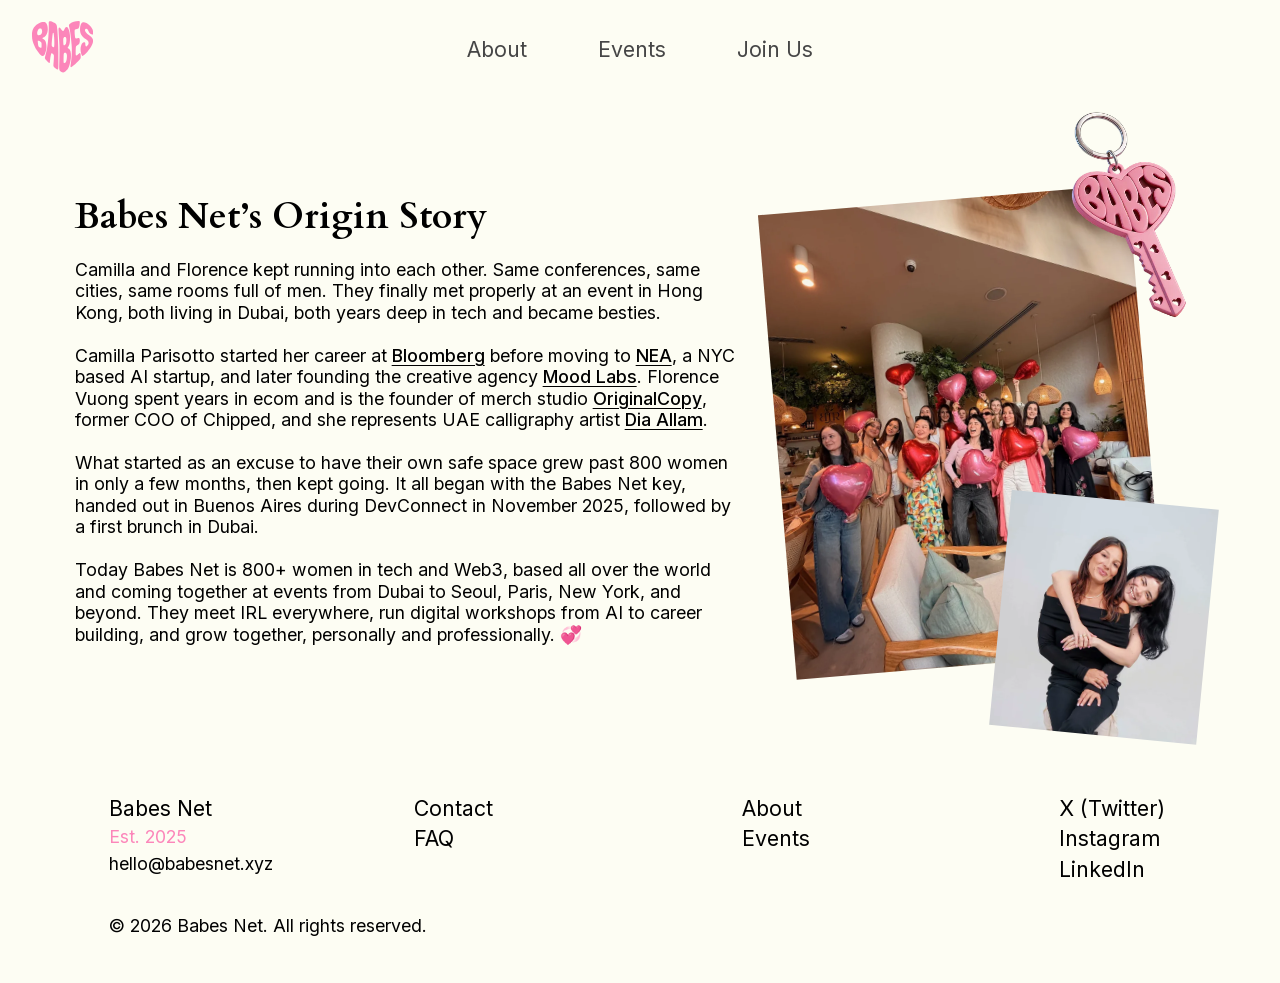
==== about.html @ 17879c91 "Place the key from the frame, link the story, restructure the carousel The key is now in Desktop - A" ====
<!doctype html>
<html lang="en">
<head>
<meta charset="utf-8">
<meta name="viewport" content="width=device-width, initial-scale=1, viewport-fit=cover">

<title>Babes Net’s Origin Story</title>
<meta name="description" content="How Babes Net began — Camilla and Florence, a first key in Buenos Aires, a first brunch in Dubai, and 800+ women in tech and Web3 around the world.">

<link rel="canonical" href="https://babesnet.xyz/about">
<meta name="theme-color" content="#fdfdf3">

<meta property="og:type" content="website">
<meta property="og:url" content="https://babesnet.xyz/about">
<meta property="og:title" content="Babes Net’s Origin Story">
<meta property="og:description" content="How Babes Net began — Camilla and Florence, a first key in Buenos Aires, a first brunch in Dubai, and 800+ women in tech and Web3 around the world.">
<meta property="og:image" content="https://babesnet.xyz/assets/og-image.jpg">
<meta name="twitter:card" content="summary_large_image">
<meta name="twitter:site" content="@babesnetxyz">

<link rel="icon" href="assets/favicon.svg" type="image/svg+xml">
<link rel="icon" href="assets/favicon-32.png" sizes="32x32">
<link rel="apple-touch-icon" href="assets/apple-touch-icon.png">

<link rel="preload" href="assets/fonts/cardo-bold.woff2" as="font" type="font/woff2" crossorigin>
<link rel="preload" href="assets/fonts/inter-var.woff2" as="font" type="font/woff2" crossorigin>

<link rel="stylesheet" href="styles.css">
</head>

<body>

<a class="skip" href="#main">Skip to content</a>

<header class="nav">
  <a class="nav__logo" href="/" aria-label="Babes Net — home">
    <svg viewBox="540 360 361.004 302.991" role="img" aria-hidden="true">
      <path d="M608.787 467.418C605.424 465.474 601.695 464.367 601.695 461.028C601.695 457.69 605.137 457.292 606.69 456.747C620.038 452.057 632.897 433.818 632.892 406.514C632.892 370.117 613.596 366.402 613.596 366.402C613.596 366.402 593.283 360.3 566.266 382.68C539.249 405.065 540.013 430.145 540 447.548C539.988 467.95 544.607 481.283 553.479 504.225C562.351 527.167 575.627 542.038 582.685 550.908C588.026 557.619 604.446 580.004 615.739 554.234C627.028 528.465 625.286 512.127 624.265 499.725C622.759 481.439 616.528 471.901 608.782 467.422L608.787 467.418ZM595.974 513.074C595.848 515.457 595.489 519.962 586.778 515.588C578.07 511.215 577.463 507.855 576.868 504.107C575.834 497.612 573.948 484.549 573.809 477.97C573.754 475.426 576.868 474.073 583.964 477.97C594.553 483.784 595.426 485.733 595.974 491.421C596.519 497.109 596.257 507.669 595.974 513.074ZM598.712 428.193C598.151 430.399 595.793 439.649 587.233 442.755C586.613 442.979 578.863 445.675 573.919 441.682C566.962 436.062 571.784 416.931 577.382 409.789C579.935 406.531 585.293 402.728 591.671 404.583C598.527 406.578 600.999 419.217 598.712 428.193Z"/>
      <path d="M695.156 546.935C695.456 518.512 692.06 452.576 689.613 416.635C687.166 380.693 683.913 380.3 680.808 377.266C677.796 374.325 638.381 349.84 638.503 369.85C638.625 390.29 639.372 411.179 636.647 448.739C633.896 486.674 631.538 504.609 628.876 520.532C626.307 535.893 617.962 567.799 616.907 571.053C615.87 574.251 615.034 577.429 617.22 582.162C619.941 588.062 636.651 603.896 636.651 603.896C644.532 611.029 644.869 602.78 645.118 600.714C646.624 588.298 649.134 563.425 653.433 551.685C655.787 545.262 666.912 554.06 668.317 560.619C670.907 572.713 665.397 616.823 666.131 624.709C666.68 630.625 678.34 639.816 685.681 643.493C693.022 647.169 693.697 643.383 694.085 641.528C694.886 637.682 695.144 627.971 695.215 623.568C695.384 613.07 694.869 575.363 695.169 546.94L695.156 546.935ZM670.759 506.629C670.38 510.077 669.544 514.654 666.363 514.768C662.942 514.891 657.407 509.122 656.407 505.843C654.876 500.823 659.989 442.201 662.613 432.241C662.891 431.184 663.537 428.594 664.916 428.594C666.148 428.594 666.743 429.705 667.287 432.511C670.814 450.721 672.759 488.382 670.759 506.633V506.629Z"/>
      <path d="M761.964 527.928C759.673 524.898 755.248 521.078 752.126 520.089C748.945 519.088 749.616 516.793 751.746 514.181C755.184 509.96 758.445 501.601 759.542 498.854C764.141 487.36 764.111 461.962 763.849 449.584C763.567 436.294 757.386 396.152 744.14 395.324C732.597 394.602 730.26 418.592 722.894 419.302C715.368 420.029 707.331 397.462 699.881 398.764C696.173 399.411 696.025 409.612 696.147 413.381C696.852 435.132 700.657 479.791 701.471 501.537C702.56 530.582 701.678 587.454 700.219 616.481C699.826 624.249 699.248 642.61 701.978 649.891C704.298 656.074 716.389 662.996 723.004 662.996C728.99 662.996 743.747 650.441 748.223 645.002C760.01 630.689 766.166 597.144 768.596 578.749C770.422 564.93 769.73 538.201 761.964 527.924V527.928ZM724.531 463.513C725.771 456.198 729.286 452.593 735.846 454.153C745.798 456.515 742.486 484.511 739.562 494.328C737.879 499.987 728.366 505.801 726.48 502.412C724.202 498.317 723.063 472.151 724.527 463.513H724.531ZM743.984 586.871C742.794 594.891 740.444 600.309 737.499 603.728C736.542 604.839 734.175 607.294 731.235 607.286C728.176 607.282 726.83 605.266 726.505 603.711C725.797 600.33 725.738 566.375 726.569 556.698C727.29 548.255 730.522 547.253 734.719 547.253C739.756 547.253 742.11 550.963 743.401 553.326C747.418 560.683 745.215 578.575 743.984 586.875V586.871Z"/>
      <path d="M763.106 375.568C758.79 378.366 756.335 384.726 757.655 389.704C764.861 416.91 769.944 463.657 773.374 502.358C778.112 555.802 766.477 627.448 766.477 627.448C766.35 630.681 770.037 632.823 772.619 630.884C786.575 620.42 820.274 591.76 825.914 578.533C827.977 573.699 826.517 559.115 825.142 551.826C824.636 549.138 821.539 547.853 819.287 549.4C815.034 552.312 807.567 559.339 804.205 562.129C801.737 564.174 797.99 562.691 797.594 559.508C796.375 549.734 797.075 524.822 798.079 513.776C798.383 510.454 800.15 507.446 802.897 505.565C807.546 502.379 815.886 497.067 817.823 493.64C821.919 486.384 823.72 465.212 816.882 460.466C814.043 458.497 805.5 461.481 800.353 462.668C797.501 463.327 794.683 461.468 794.164 458.582C791.932 446.162 788.254 414.742 793.645 410.736C800.218 405.851 809.263 407.267 813.351 403.671C819.329 398.405 821.096 376.98 821.366 366.394C821.451 363.043 818.89 359.983 815.545 360.005C791.494 360.178 777.665 366.149 763.106 375.573V375.568Z"/>
      <path d="M839.125 367.895C821.33 373.612 817.225 418.842 829.839 440.305C839.386 456.554 852.899 464.021 852.899 464.021C860.526 469.367 866.947 471.851 870.546 479.809C870.917 480.633 875.153 487.779 871.381 497.122C870.904 498.301 864.838 510.21 859.333 509.441C855.692 508.934 854.953 505.756 854.186 501.771C853.19 496.59 854.612 490.686 852.578 488.003C850.368 485.087 846.803 485.649 846.33 485.679C838.412 486.19 832.383 496.653 830.341 500.642C819.588 521.653 829.848 563.709 836.952 565.522C845.288 567.648 883.029 525.592 894.095 498.567C899.385 485.64 901.338 476.91 899.368 470.85C894.154 454.817 885.261 449.42 865.985 435.902C855.945 428.862 845.592 412.292 855.401 406.616C864.365 401.427 871.457 415.225 873.516 422.303C877.853 437.22 894.264 441.391 898.491 438.919C904.194 435.589 898.794 417.012 895.981 409.253C888.653 389.033 865.686 373.617 856.325 369.653C850.676 367.265 845.782 365.756 839.133 367.895H839.125Z"/>
    </svg>
  </a>

  <nav class="nav__menu" aria-label="Primary">
    <a href="/about">About</a>
    <a href="#events">Events</a>
    <a href="https://docs.google.com/forms/d/e/1FAIpQLScta8RXWpCeM9YJSNUlFkJ7QtRMYqgnYnTmcNqMkixCFz62xQ/viewform" target="_blank" rel="noopener">Join Us</a>
  </nav>
</header>

<main id="main">
  <section class="origin">
    <div class="origin__copy">
      <h1 class="page-title">Babes Net’s Origin Story</h1>
      <div class="origin__body">
        <p>Camilla and Florence kept running into each other. Same conferences, same cities, same rooms full of men. They finally met properly at an event in Hong Kong, both living in Dubai, both years deep in tech and became besties.</p>
        <p>Camilla Parisotto started her career at <a class="ln" href="https://www.bloomberg.com" target="_blank" rel="noopener">Bloomberg</a> before moving to <a class="ln" href="https://neaapp.ai" target="_blank" rel="noopener">NEA</a>, a NYC based AI startup, and later founding the creative agency <a class="ln" href="https://moodlabs.xyz" target="_blank" rel="noopener">Mood Labs</a>. Florence Vuong spent years in ecom and is the founder of merch studio <a class="ln" href="https://www.originalcopy.xyz" target="_blank" rel="noopener">OriginalCopy</a>, former COO of Chipped, and she represents UAE calligraphy artist <a class="ln" href="https://www.instagram.com/diaallam" target="_blank" rel="noopener">Dia Allam</a>.</p>
        <p>What started as an excuse to have their own safe space grew past 800 women in only a few months, then kept going. It all began with the Babes Net key, handed out in Buenos Aires during DevConnect in November 2025, followed by a first brunch in Dubai.</p>
        <p>Today Babes Net is 800+ women in tech and Web3, based all over the world and coming together at events from Dubai to Seoul, Paris, New York, and beyond. They meet IRL everywhere, run digital workshops from AI to career building, and grow together, personally and professionally. 💞</p>
      </div>
    </div>
    <img class="origin__photo origin__photo--a" src="assets/about/origin-1.webp" alt="Babes Net members together at an event, holding heart balloons" width="417" height="524">
    <span class="origin__photo origin__photo--b"><img src="assets/about/origin-2.webp" alt="Camilla and Florence, the founders of Babes Net"></span>
    <img class="origin__key" src="assets/about/key.webp" alt="The Babes Net key — a pink heart-shaped keyring" width="244" height="244">
  </section>
</main>

<footer class="footer wrap">
  <div class="footer__cols">
    <div class="footer__brand">
      <p class="footer__name">Babes Net</p>
      <p class="footer__est">Est. 2025</p>
      <p><a href="mailto:hello@babesnet.xyz">hello@babesnet.xyz</a></p>
    </div>
    <nav class="footer__links" aria-label="Footer">
      <ul>
        <li><a href="mailto:hello@babesnet.xyz">Contact</a></li>
        <li><a href="/faq">FAQ</a></li>
      </ul>
      <ul>
        <li><a href="/about">About</a></li>
        <li><a href="#events">Events</a></li>
      </ul>
      <ul>
        <li><a href="https://x.com/babesnetxyz" target="_blank" rel="noopener">X (Twitter)</a></li>
        <li><a href="https://instagram.com/babesnetxyz" target="_blank" rel="noopener">Instagram</a></li>
        <li><a href="https://linkedin.com/company/babes-net" target="_blank" rel="noopener">LinkedIn</a></li>
      </ul>
    </nav>
  </div>
  <p class="footer__legal">© 2026 Babes Net. All rights reserved.</p>
</footer>

<!-- Vercel Web Analytics — resolves only on a Vercel deployment. -->
<script>
window.va = window.va || function () { (window.vaq = window.vaq || []).push(arguments); };
</script>
<script defer src="/_vercel/insights/script.js"></script>
</body>
</html>
---- styles.css ----
/* ---------------------------------------------------------------
   Babes Net — main site
   Built from Figma "Babes Net Board" → Desktop - Total Scroll
   (node 101:62, frame 1440×4194).

   Every measurement below is the literal figure from that frame,
   expressed as `calc(N * var(--u))`. `--u` is one design pixel: it
   equals 1px at a 1440 viewport and shrinks with the window, so the
   whole composition scales as a unit instead of breaking apart.
   --------------------------------------------------------------- */

@font-face {
  font-family: 'Cardo';
  font-style: normal;
  font-weight: 400;
  font-display: swap;
  src: url('assets/fonts/cardo-regular.woff2') format('woff2');
}

@font-face {
  font-family: 'Cardo';
  font-style: normal;
  font-weight: 700;
  font-display: swap;
  src: url('assets/fonts/cardo-bold.woff2') format('woff2');
}

@font-face {
  font-family: 'Inter';
  font-style: normal;
  font-weight: 100 900;
  font-display: swap;
  src: url('assets/fonts/inter-var.woff2') format('woff2');
  unicode-range: U+0000-00FF, U+0131, U+0152-0153, U+02BB-02BC, U+02C6,
                 U+02DA, U+02DC, U+2000-206F, U+2122, U+2212, U+FEFF, U+FFFD;
}

:root {
  --cream:      #fdfdf3;
  --pink:       #fc86ba;
  --ink:        #000;
  --muted:      #464646;
  --card:       #f1f1e5;
  --card-line:  #d4d4d4;
  --logo-grey:  #a2a2a2;
  --plate:      #fc8bbe;   /* the pink of the hero video's own first frame */

  --serif: 'Cardo', 'Times New Roman', Times, serif;
  --sans:  'Inter', -apple-system, BlinkMacSystemFont, 'Segoe UI', sans-serif;

  /* one design pixel — 1px at 1440, floored so text stays legible */
  --u: clamp(0.55px, 0.069444vw, 1px);
}

/* --- reset ---------------------------------------------------- */

*, *::before, *::after { box-sizing: border-box; }

html { scroll-behavior: smooth; }

body {
  margin: 0;
  background: var(--cream);
  color: var(--ink);
  font-family: var(--sans);
  -webkit-font-smoothing: antialiased;
  -moz-osx-font-smoothing: grayscale;
  overflow-x: hidden;
}

img, svg, video { display: block; max-width: 100%; }
ul { list-style: none; margin: 0; padding: 0; }
a { color: inherit; text-decoration: none; }
button { font: inherit; color: inherit; background: none; border: 0; padding: 0; cursor: pointer; }
p { margin: 0; }

.skip {
  position: absolute; left: -9999px; top: 0; z-index: 100;
  background: var(--ink); color: var(--cream); padding: 12px 20px;
}
.skip:focus { left: 12px; top: 12px; }

:where(a, button):focus-visible {
  outline: 2px solid var(--pink);
  outline-offset: 4px;
  border-radius: 2px;
}

.wrap {
  width: min(calc(1195 * var(--u)), 100% - calc(72 * var(--u)));
  margin-inline: auto;
}

.h2 {
  margin: 0;
  font-family: var(--serif);
  font-weight: 400;
  font-size: calc(55 * var(--u));
  line-height: 1.327;
  letter-spacing: -0.06em;
  text-align: center;
}

/* --- nav ------------------------------------------------------ */

.nav {
  position: relative;
  height: calc(152 * var(--u));
}

.nav__logo {
  position: absolute;
  left: calc(36 * var(--u));
  top: calc(24 * var(--u));
  width: calc(69.025 * var(--u));
}

.nav__logo svg { width: 100%; height: auto; fill: var(--pink); }

.nav__menu {
  position: absolute;
  left: 50%;
  top: calc(41 * var(--u));
  transform: translateX(-50%);
  display: flex;
  gap: calc(80 * var(--u));
  font-size: calc(24 * var(--u));
  color: var(--muted);
  white-space: nowrap;
}

.nav__menu a { transition: color 180ms ease; }
.nav__menu a:hover { color: var(--pink); }

/* --- hero ----------------------------------------------------- */

.hero__media {
  position: relative;
  width: 95.2083%;          /* 1371 / 1440 */
  margin-inline: auto;
  aspect-ratio: 1371 / 771;
  background: var(--plate);   /* stand-in until the loop is dropped in */
  overflow: hidden;
}

.hero__video {
  position: absolute;
  inset: 0;
  width: 100%;
  height: 100%;
  object-fit: cover;
}

.hero__copy {
  position: absolute;
  left: 50%;
  top: 13.489%;             /* (256 − 152) / 771 */
  transform: translateX(-50%);
  display: flex;
  flex-direction: column;
  align-items: center;
  gap: calc(30 * var(--u));
  width: 100%;
}

.hero__title {
  margin: 0;
  font-family: var(--serif);
  font-weight: 400;
  font-size: calc(36 * var(--u));
  line-height: 1.327;
  letter-spacing: -0.06em;
  color: #fff;
  text-align: center;
}

.btn {
  display: inline-flex;
  align-items: center;
  justify-content: center;
  background: var(--pink);
  color: #fff;
  font-family: var(--sans);
  font-weight: 500;
  font-size: calc(24 * var(--u));
  line-height: 1.2;
  padding: calc(10 * var(--u)) calc(25 * var(--u));
  border-radius: calc(20 * var(--u));
  transition: transform 180ms ease, filter 180ms ease;
}

.btn:hover { transform: translateY(-1px); filter: brightness(1.06); }
.btn:active { transform: translateY(0); }

.hero__toggle {
  position: absolute;
  left: 50%;
  top: 89.88%;              /* (845 − 152) / 771 */
  transform: translateX(-50%);
  display: flex;
  align-items: center;
  border: calc(0.661 * var(--u)) solid var(--cream);
  border-radius: calc(19.839 * var(--u));
  padding: calc(9.919 * var(--u)) calc(19.839 * var(--u));
  transition: background-color 180ms ease;
}

.hero__toggle:hover { background: rgb(255 255 255 / 0.18); }

.hero__bars {
  display: flex;
  align-items: center;
  gap: calc(5.952 * var(--u));
  height: calc(19.839 * var(--u));
}

.hero__bars i {
  display: block;
  width: calc(6.613 * var(--u));
  height: calc(19.839 * var(--u));
  background: var(--cream);
}

/* sound toggle — same pill as the pause control, top right of the video.
   The video always starts muted so autoplay is allowed; this opts the
   viewer in. */
.hero__sound {
  position: absolute;
  top: calc(37 * var(--u));
  right: calc(37 * var(--u));
  display: flex;
  align-items: center;
  justify-content: center;
  color: var(--cream);
  border: calc(0.661 * var(--u)) solid var(--cream);
  border-radius: calc(19.839 * var(--u));
  padding: calc(9.919 * var(--u)) calc(19.839 * var(--u));
  transition: background-color 180ms ease;
}

.hero__sound:hover { background: rgb(255 255 255 / 0.18); }

/* The video runs white for its first half and pink for the second, so the
   overlay flips to ink while the frame behind it is light. Driven by
   sampling the actual frame, not by timestamps, so a re-cut video still
   behaves. */
.hero__title,
.hero__toggle,
.hero__sound { transition: color 400ms ease, border-color 400ms ease; }

.hero__bars i,
.hero__toggle[aria-pressed="true"] .hero__bars::after { transition: background-color 400ms ease, border-color 400ms ease; }

.hero__media.is-light .hero__title { color: var(--ink); }
.hero__media.is-light .hero__toggle,
.hero__media.is-light .hero__sound { color: var(--ink); border-color: var(--ink); }
.hero__media.is-light .hero__bars i { background: var(--ink); }
.hero__media.is-light .hero__toggle[aria-pressed="true"] .hero__bars::after { border-left-color: var(--ink); }
.hero__media.is-light .hero__toggle:hover,
.hero__media.is-light .hero__sound:hover { background: rgb(0 0 0 / 0.08); }

.hero__ico {
  display: block;
  width: calc(21 * var(--u));
  height: calc(21 * var(--u));
}

.hero__sound[aria-pressed="false"] .hero__wave { display: none; }
.hero__sound[aria-pressed="true"]  .hero__slash { display: none; }

/* paused → the two bars become a play triangle */
.hero__toggle[aria-pressed="true"] .hero__bars i { display: none; }
.hero__toggle[aria-pressed="true"] .hero__bars::after {
  content: '';
  width: 0; height: 0;
  border-left: calc(17 * var(--u)) solid var(--cream);
  border-top: calc(9.9 * var(--u)) solid transparent;
  border-bottom: calc(9.9 * var(--u)) solid transparent;
}

/* --- intro ---------------------------------------------------- */

.intro {
  margin-top: calc(83 * var(--u));
  display: flex;
  flex-direction: column;
  align-items: center;
  gap: calc(30 * var(--u));
}

.intro__body {
  width: calc(785 * var(--u));
  max-width: 100%;
  font-size: calc(24 * var(--u));
  line-height: 1.21;
  text-align: center;
}

.intro__body p + p { margin-top: 1.21em; }

/* --- marquee -------------------------------------------------- */

.marquee {
  margin-top: calc(175 * var(--u));
  overflow: hidden;
  -webkit-mask-image: linear-gradient(90deg, transparent, #000 7%, #000 93%, transparent);
          mask-image: linear-gradient(90deg, transparent, #000 7%, #000 93%, transparent);
}

.marquee__track {
  display: flex;
  width: max-content;
  animation: marquee 46s linear infinite;
}

.marquee:hover .marquee__track { animation-play-state: paused; }

.marquee__row {
  display: flex;
  align-items: center;
  gap: calc(60 * var(--u));
  padding-right: calc(60 * var(--u));
  height: calc(44.285 * var(--u));
}

.marquee__row > a {
  flex: none;
  display: flex;
  align-items: center;
  transition: opacity 180ms ease;
}

.marquee__row > a:hover { opacity: 0.55; }

.marquee__row > a > img {
  width: calc(var(--w) * var(--u));
  height: calc(var(--h) * var(--u));
  object-fit: contain;
}

/* Original Copy is a square export shown through a tighter window */
.marquee__crop {
  flex: none;
  position: relative;
  display: block;
  width: calc(var(--w) * var(--u));
  height: calc(var(--h) * var(--u));
  overflow: hidden;
}
.marquee__crop img {
  position: absolute;
  left: -5.14%; top: -18.6%;
  width: 109.35%; height: 136.05%;
  max-width: none;
}

/* Jupiter's mark is a small window onto a much larger export */
.marquee__crop--jup img {
  left: -160.4%; top: -142.8%;
  width: 418.6%; height: 417.8%;
}

.marquee__jupiter {
  flex: none;
  display: flex;
  align-items: center;
  gap: calc(5.068 * var(--u));
}

.marquee__word {
  font-weight: 700;
  font-size: calc(22.806 * var(--u));
  letter-spacing: -0.03em;
  line-height: 1.29;
  white-space: nowrap;
}

@keyframes marquee {
  from { transform: translateX(0); }
  to   { transform: translateX(-50%); }
}

/* --- event rails ---------------------------------------------- */

.events { margin-top: calc(168 * var(--u)); }

.rail {
  position: relative;
  margin-top: calc(30 * var(--u));
}

.rail + .rail { margin-top: calc(32 * var(--u)); }

.rail__track {
  display: flex;
  gap: calc(15 * var(--u));
  overflow-x: auto;
  overscroll-behavior-x: contain;
  scrollbar-width: none;
  -ms-overflow-style: none;
  scroll-snap-type: x proximity;
  cursor: grab;
}

.rail--tight .rail__track { gap: calc(21 * var(--u)); }
.rail__track::-webkit-scrollbar { display: none; }
.rail__track.is-dragging { cursor: grabbing; scroll-snap-type: none; scroll-behavior: auto; }

.slide {
  flex: none;
  position: relative;
  margin: 0;
  height: calc(272 * var(--u));
  aspect-ratio: var(--ar);
  overflow: hidden;
  scroll-snap-align: start;
}

.slide img {
  width: 100%; height: 100%;
  object-fit: cover;
  -webkit-user-drag: none;
  user-select: none;
}

.slide figcaption {
  position: absolute;
  inset: auto 0 0 0;
  /* the ramp lives in the padding, so the scrim grows with the caption and a
     long title on a narrow tile can never outrun its own gradient */
  padding: calc(42 * var(--u)) calc(22 * var(--u)) calc(18 * var(--u));
  background: linear-gradient(to top,
              rgb(0 0 0 / 1) 0%,
              rgb(0 0 0 / 0.78) 26%,
              rgb(0 0 0 / 0.42) 58%,
              transparent 100%);
  opacity: 0;
  transition: opacity 240ms ease;
}

.slide__title {
  display: block;
  font-weight: 400;
  font-size: calc(20 * var(--u));
  line-height: 1.2;
  color: var(--pink);
  text-wrap: balance;
}

.slide__partners {
  display: block;
  margin-top: calc(5 * var(--u));
  font-size: calc(12 * var(--u));
  line-height: 1.2;
  color: #fff;
}

.slide:hover figcaption,
.slide:focus-within figcaption { opacity: 1; }

.rail__nav {
  position: absolute;
  top: 50%;
  z-index: 2;
  display: flex;
  align-items: center;
  justify-content: center;
  width: calc(42 * var(--u));
  height: calc(28.7 * var(--u));
  background: var(--cream);
  border: calc(0.9 * var(--u)) solid var(--ink);
  border-radius: calc(19.839 * var(--u));
  transform: translateY(-50%);
  transition: opacity 200ms ease, background-color 200ms ease;
}

/* a thin chevron, matching the weight of the video pill's stroke */
.rail__nav::after {
  content: '';
  width: calc(6.3 * var(--u));
  height: calc(6.3 * var(--u));
  border-right: calc(1.1 * var(--u)) solid var(--ink);
  border-top: calc(1.1 * var(--u)) solid var(--ink);
}

.rail__nav--prev { left: calc(16 * var(--u)); }
.rail__nav--prev::after { transform: translateX(calc(2 * var(--u))) rotate(-135deg); }
.rail__nav--next { right: calc(16 * var(--u)); }
.rail__nav--next::after { transform: translateX(calc(-2 * var(--u))) rotate(45deg); }

.rail__nav:hover { background: #fff; }
.rail__nav[disabled] { opacity: 0.3; pointer-events: none; }

/* --- map ------------------------------------------------------ */

.map-section { margin-top: calc(125 * var(--u)); }

.map {
  position: relative;
  margin-top: calc(30 * var(--u));
  aspect-ratio: 1440 / 617.143;
  mix-blend-mode: multiply;
}

.map__world {
  width: 100%; height: 100%;
  object-fit: contain;
  opacity: 0;
  transition: opacity 700ms ease;
}

.map.is-in .map__world { opacity: 1; }

.pin {
  position: absolute;
  left: var(--x);
  top: var(--y);
  width: var(--w);
  background: var(--pink);
  opacity: 0;
  transform: translateY(-50%) scale(0.2);
  -webkit-mask: var(--pin-src) center / contain no-repeat;
          mask: var(--pin-src) center / contain no-repeat;
}

.pin--lg { --pin-src: url('assets/map/heart-lg.svg'); aspect-ratio: 20 / 18; }
.pin--sm { --pin-src: url('assets/map/heart-sm.svg'); aspect-ratio: 14 / 13; }

.map.is-in .pin {
  animation: pop 520ms cubic-bezier(0.34, 1.56, 0.64, 1) forwards;
  animation-delay: calc(350ms + var(--i) * 28ms);
}

@keyframes pop {
  0%   { opacity: 0; transform: translateY(-50%) scale(0.2); }
  60%  { opacity: 1; transform: translateY(-50%) scale(1.18); }
  100% { opacity: 1; transform: translateY(-50%) scale(1); }
}

.map__cities {
  position: absolute;
  left: var(--x);
  top: var(--y);
  font-family: var(--serif);
  font-size: calc(23.878 * var(--u));
  line-height: 1.34;
  letter-spacing: -0.06em;
  white-space: nowrap;
}

.map__cities li {
  opacity: 0;
  transform: translateY(calc(6 * var(--u)));
}

.map.is-in .map__cities li {
  animation: rise 520ms ease-out forwards;
  animation-delay: calc(1250ms + var(--ci, 0) * 55ms);
}

@keyframes rise {
  to { opacity: 1; transform: translateY(0); }
}

/* --- member companies ----------------------------------------- */

.companies {
  margin-top: calc(119 * var(--u));
  display: flex;
  flex-direction: column;
  gap: calc(30 * var(--u));
}

.co-grid {
  display: grid;
  grid-template-columns: repeat(5, 1fr);
  column-gap: calc(30 * var(--u));
  row-gap: calc(15 * var(--u));
}

.co {
  position: relative;
  display: grid;
  place-items: center;
  aspect-ratio: 214.344 / 148.149;
  background: var(--card);
  border: calc(0.788 * var(--u)) solid var(--card-line);
  border-radius: calc(23.641 * var(--u));
  overflow: hidden;
  transition: background-color 260ms ease, border-color 260ms ease;
}

.co__link {
  display: grid;
  place-items: center;
  width: 100%;
  height: 100%;
}

.co__mark {
  width: calc(var(--w) * var(--u));
  height: calc(var(--h) * var(--u));
  background-color: var(--logo-grey);
  -webkit-mask: var(--src) center / contain no-repeat;
          mask: var(--src) center / contain no-repeat;
  transition: background-color 260ms ease, opacity 260ms ease;
}

/* two logos exported as whole cards — the mask spans the full tile */
.co__mark--full { width: 100%; height: 100%; }

.co:hover {
  background: var(--brand);
  border-color: var(--brand);
}

.co:hover .co__mark { background-color: var(--on-brand, #fff); }

/* Solana's mark is a gradient, so it swaps in rather than recolouring */
.co__full {
  position: absolute;
  width: calc(162.558 * var(--u));
  height: calc(23.777 * var(--u));
  opacity: 0;
  transition: opacity 260ms ease;
}

.co--solana:hover .co__mark { opacity: 0; }
.co--solana:hover .co__full { opacity: 1; }

/* --- footer --------------------------------------------------- */

.footer {
  margin-top: calc(119 * var(--u));
  padding-bottom: calc(53 * var(--u));
  display: flex;
  flex-direction: column;
  gap: calc(36 * var(--u));
  font-size: calc(24 * var(--u));
  line-height: 1.2;
}

.footer__cols { display: flex; gap: calc(159 * var(--u)); }

.footer__brand { display: flex; flex-direction: column; gap: calc(6 * var(--u)); }
.footer__name { font-size: calc(24 * var(--u)); }
.footer__est { color: var(--pink); }
.footer__brand p:not(.footer__name) { font-size: calc(20 * var(--u)); }

.footer__links { display: flex; gap: calc(280 * var(--u)); }
.footer__links ul { display: flex; flex-direction: column; gap: calc(6 * var(--u)); }
.footer a { transition: color 180ms ease; }
.footer a:hover { color: var(--pink); }

.footer__legal { font-size: calc(20 * var(--u)); }

/* --- about page ----------------------------------------------- */

.origin {
  position: relative;
  padding: calc(66 * var(--u)) 0 0 calc(84 * var(--u));
  min-height: calc(624 * var(--u));
}

.origin__copy {
  display: flex;
  flex-direction: column;
  gap: calc(20 * var(--u));
  width: calc(748 * var(--u));
  max-width: 100%;
}

.page-title {
  margin: 0;
  font-family: var(--serif);
  font-weight: 700;
  font-size: calc(40 * var(--u));
  line-height: 1.327;
}

.origin__body {
  font-size: calc(20 * var(--u));
  line-height: 1.208;
}

.origin__body p + p { margin-top: 1.208em; }

/* named links inside the story, set in medium so they read as links
   without breaking the paragraph colour */
.ln {
  font-weight: 500;
  text-decoration: underline;
  text-decoration-thickness: from-font;
  text-underline-offset: 0.18em;
  transition: color 180ms ease;
}

.ln:hover { color: var(--pink); }

/* both photos are pinned by their centre, so the rotation pivots in place */
.origin__photo { position: absolute; }

.origin__photo--a {
  left: calc(1082.5 * var(--u));
  top: calc(334 * var(--u));
  width: calc(417 * var(--u));
  height: calc(524 * var(--u));
  object-fit: cover;
  transform: translate(-50%, -50%) rotate(-4.77deg);
}

.origin__photo--b {
  display: block;
  left: calc(1242.19 * var(--u));
  top: calc(542.13 * var(--u));
  width: calc(234 * var(--u));
  height: calc(265 * var(--u));
  overflow: hidden;
  transform: translate(-50%, -50%) rotate(5.51deg);
}

/* the second photo is a window onto a larger crop */
.origin__photo--b img {
  position: absolute;
  left: -25.54%; top: -18.54%;
  width: 147.03%; height: 194.57%;
  max-width: none;
}

/* The Babes Net key (node 81:104): left 80%, top 120 in the frame, square
   at 244.291, no rotation. The frame's y=120 sits above where this section
   starts, hence the negative offset. Last in the DOM so it lands over the
   photograph, matching the frame's stacking. */
.origin__key {
  position: absolute;
  left: 80%;
  top: calc(-32 * var(--u));
  width: calc(244.291 * var(--u));
  height: calc(244.291 * var(--u));
  object-fit: cover;
}

/* --- faq page ------------------------------------------------- */

.faq { padding-top: calc(66 * var(--u)); }

.faq__title {
  margin: 0 0 calc(52 * var(--u));
  font-family: var(--serif);
  font-weight: 700;
  font-size: calc(40 * var(--u));
  line-height: 1.327;
  text-align: center;
}

.faq__section {
  margin: calc(44 * var(--u)) 0 calc(4 * var(--u));
  font-size: calc(17 * var(--u));
  font-weight: 500;
  letter-spacing: 0.08em;
  text-transform: uppercase;
  color: var(--muted);
}

.faq__section:first-of-type { margin-top: 0; }

.faq__item { border-bottom: 1px solid rgb(0 0 0 / 0.14); }
.faq__item h3 { margin: 0; font: inherit; }

.faq__q {
  display: grid;
  grid-template-columns: calc(64 * var(--u)) 1fr calc(20 * var(--u));
  align-items: center;
  gap: calc(12 * var(--u));
  width: 100%;
  padding: calc(24 * var(--u)) 0;
  text-align: left;
  transition: color 180ms ease;
}

.faq__q:hover { color: var(--pink); }

.faq__num { font-size: calc(18 * var(--u)); color: var(--muted); }
.faq__text { font-size: calc(24 * var(--u)); font-weight: 500; }

/* a plus that rotates into a cross */
.faq__icon {
  position: relative;
  justify-self: end;
  width: calc(20 * var(--u));
  height: calc(20 * var(--u));
  transition: transform 280ms ease;
}

.faq__icon::before,
.faq__icon::after {
  content: '';
  position: absolute;
  inset: 0;
  margin: auto;
  background: currentColor;
}

.faq__icon::before { width: 100%; height: calc(1.6 * var(--u)); }
.faq__icon::after  { width: calc(1.6 * var(--u)); height: 100%; }

.faq__q[aria-expanded="true"] .faq__icon { transform: rotate(45deg); }

.faq__a { padding: 0 0 calc(26 * var(--u)) calc(76 * var(--u)); }

.faq__a p {
  max-width: calc(880 * var(--u));
  font-size: calc(20 * var(--u));
  line-height: 1.45;
}

/* --- mobile --------------------------------------------------- */
/* Holding pattern until the mobile frame exists: a single readable
   column rather than the desktop composition crushed down. */

@media (max-width: 767px) {
  :root { --u: 1px; }

  .wrap { width: min(100% - 40px, 520px); }

  .nav { height: auto; padding: 20px; display: flex; align-items: center; justify-content: space-between; }
  .nav__logo { position: static; width: 54px; }
  .nav__menu { position: static; transform: none; gap: 20px; font-size: 15px; }

  .hero__media { width: 100%; aspect-ratio: 3 / 4; }
  .hero__copy { top: 12%; gap: 20px; padding-inline: 24px; }
  /* nowrap + the hard break keeps the headline at exactly two lines; the
     size tracks the viewport so it can never wrap to a third */
  .hero__title { font-size: clamp(13px, 5.1vw, 22px); white-space: nowrap; }
  .btn { font-size: 16px; padding: 10px 22px; border-radius: 20px; }
  .hero__toggle { top: auto; bottom: 22px; padding: 8px 16px; }
  .hero__sound { top: 16px; right: 16px; padding: 8px 14px; }
  .hero__ico { width: 16px; height: 16px; }

  .h2 { font-size: 30px; }
  .intro { margin-top: 56px; gap: 22px; }
  .intro__body { width: 100%; font-size: 11px; }   /* 30% down from 16 */

  .marquee { margin-top: 48px; }
  .marquee__row { gap: 26px; padding-right: 26px; height: 22px; }
  .marquee__row > a > img,
  .marquee__crop { width: calc(var(--w) * 0.5px); height: calc(var(--h) * 0.5px); }
  .marquee__word { font-size: 11.5px; }

  .events { margin-top: 48px; }
  .rail__track { gap: 10px; }
  .rail--tight .rail__track { gap: 10px; }
  .slide { height: 133px; }                       /* 70% of the previous 190 */
  .slide figcaption { opacity: 1; padding: 14px 6px 6px; }
  .slide__title { font-size: 5px; }
  .slide__partners { margin-top: 1px; font-size: 3.5px; }
  .rail__nav { width: 31px; height: 21px; border-radius: 11px; border-width: 1px; }
  .rail__nav::after { width: 5px; height: 5px; border-width: 1px; }
  .rail__nav--prev { left: 8px; }
  .rail__nav--next { right: 8px; }

  .map-section { margin-top: 72px; }
  /* half the previous size, so the lists sit on the map instead of over it */
  .map__cities { font-size: 5.5px; }

  .companies { margin-top: 72px; }
  /* half-size tiles: four per row, with the short last row centred */
  .co-grid { display: flex; flex-wrap: wrap; justify-content: center; gap: 8px; }
  .co { flex: 0 0 calc(25% - 6px); border-radius: 9px; }
  .co__mark { width: calc(var(--w) * 0.33px); height: calc(var(--h) * 0.33px); }
  .co__mark--full { width: 100%; height: 100%; }
  .co__full { width: calc(162.558px * 0.33); height: calc(23.777px * 0.33); }

  /* footer halved throughout */

  /* about + faq */
  .origin { padding: 28px 0 0; min-height: 0; }
  .origin__copy { width: 100%; gap: 14px; }
  .page-title { font-size: 26px; }
  .origin__body { font-size: 13px; }
  .origin__photos { position: static; }
  .origin__photo { position: relative; left: auto; top: auto; margin-inline: auto; }
  .origin__photo--a { width: 62%; height: auto; margin-top: 34px; transform: rotate(-4.77deg); }
  .origin__photo--b { width: 40%; height: auto; aspect-ratio: 234 / 265; margin-top: 22px; transform: rotate(5.51deg); }
  .origin__key { position: relative; left: auto; top: auto; display: block; width: 34%; margin: 26px auto 0; }

  .faq { padding-top: 28px; }
  .faq__title { font-size: 26px; margin-bottom: 26px; }
  .faq__section { font-size: 10px; margin: 24px 0 2px; }
  .faq__q { grid-template-columns: 26px 1fr 12px; gap: 8px; padding: 13px 0; }
  .faq__num { font-size: 10px; }
  .faq__text { font-size: 13px; }
  .faq__icon { width: 12px; height: 12px; }
  .faq__icon::before { height: 1.2px; }
  .faq__icon::after { width: 1.2px; }
  .faq__a { padding: 0 0 14px 34px; }
  .faq__a p { font-size: 11.5px; }

  .footer { margin-top: 72px; padding-bottom: 40px; font-size: 8.5px; gap: 18px; }
  .footer__cols { flex-direction: column; gap: 16px; align-items: stretch; }
  /* spread across the full width so the last column's right edge lines up
     with the right edge of the company grid above it */
  .footer__links { gap: 0; width: 100%; justify-content: space-between; }
  .footer__brand { gap: 3px; }
  .footer__links ul { gap: 3px; }
  .footer__name { font-size: 9.5px; }
  .footer__brand p:not(.footer__name), .footer__legal { font-size: 7.5px; }
}

/* --- reduced motion ------------------------------------------- */

@media (prefers-reduced-motion: reduce) {
  html { scroll-behavior: auto; }
  .marquee__track { animation: none; }
  .map__world { opacity: 1; transition: none; }
  .map .pin { opacity: 1; transform: translateY(-50%) scale(1); animation: none; }
  .map__cities li { opacity: 1; transform: none; animation: none; }
  .btn, .slide figcaption, .co, .co__mark, .co__full { transition-duration: 1ms; }
}
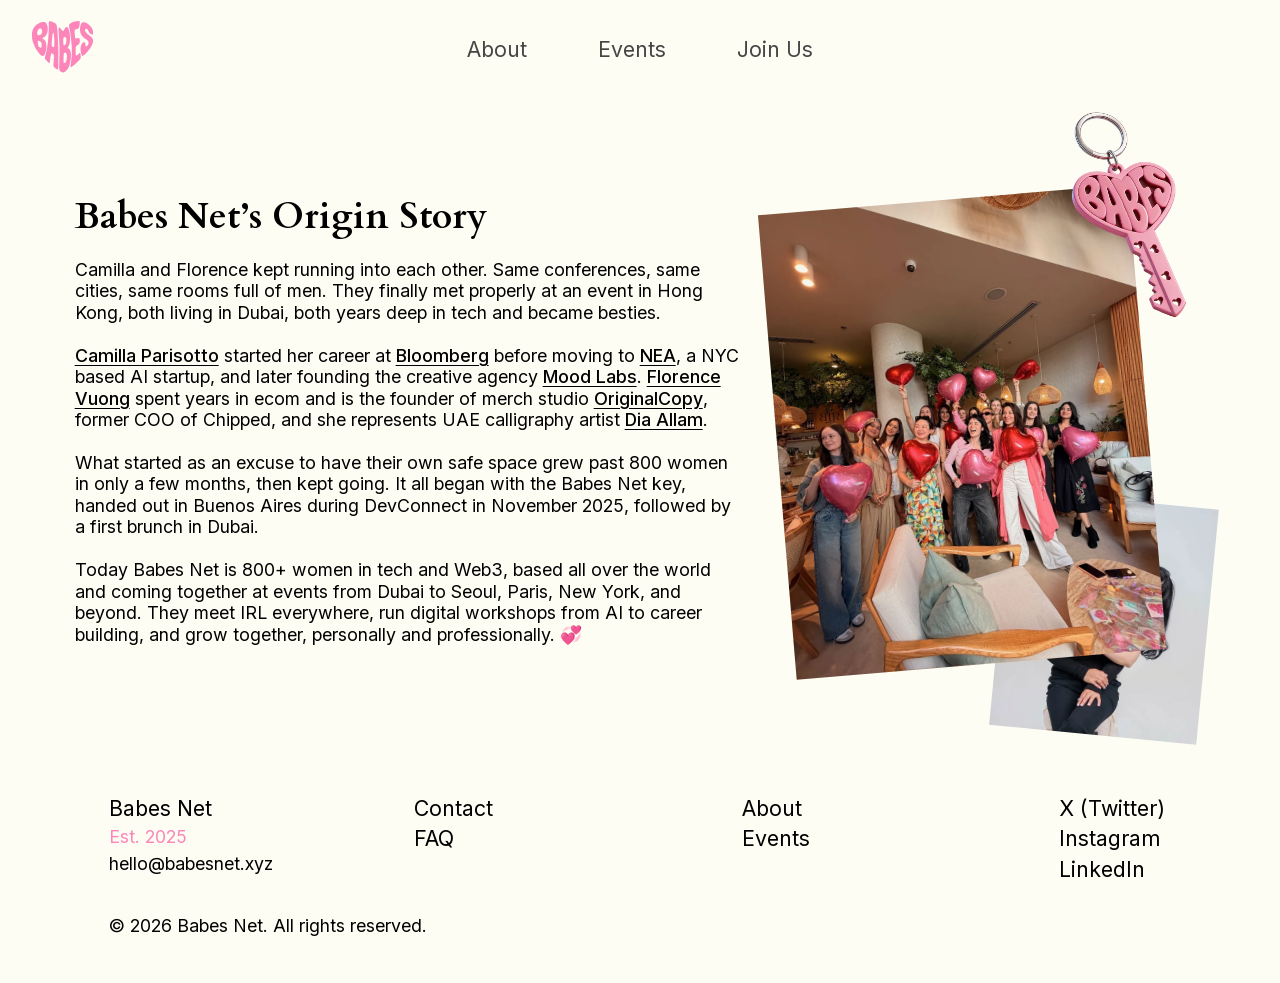
==== commit 9b5963af: "Move New York earlier, link the founders, rebuild mobile About New York moves from sixth to fourth i" ====
--- a/about.html
+++ b/about.html
@@ -55,14 +55,14 @@
     <div class="origin__copy">
       <h1 class="page-title">Babes Net’s Origin Story</h1>
       <div class="origin__body">
+        <span class="origin__photo origin__photo--b"><img src="assets/about/origin-2.webp" alt="Camilla and Florence, the founders of Babes Net"></span>
         <p>Camilla and Florence kept running into each other. Same conferences, same cities, same rooms full of men. They finally met properly at an event in Hong Kong, both living in Dubai, both years deep in tech and became besties.</p>
-        <p>Camilla Parisotto started her career at <a class="ln" href="https://www.bloomberg.com" target="_blank" rel="noopener">Bloomberg</a> before moving to <a class="ln" href="https://neaapp.ai" target="_blank" rel="noopener">NEA</a>, a NYC based AI startup, and later founding the creative agency <a class="ln" href="https://moodlabs.xyz" target="_blank" rel="noopener">Mood Labs</a>. Florence Vuong spent years in ecom and is the founder of merch studio <a class="ln" href="https://www.originalcopy.xyz" target="_blank" rel="noopener">OriginalCopy</a>, former COO of Chipped, and she represents UAE calligraphy artist <a class="ln" href="https://www.instagram.com/diaallam" target="_blank" rel="noopener">Dia Allam</a>.</p>
+        <p><a class="ln" href="https://www.linkedin.com/in/parisottocamilla/" target="_blank" rel="noopener">Camilla Parisotto</a> started her career at <a class="ln" href="https://www.bloomberg.com" target="_blank" rel="noopener">Bloomberg</a> before moving to <a class="ln" href="https://neaapp.ai" target="_blank" rel="noopener">NEA</a>, a NYC based AI startup, and later founding the creative agency <a class="ln" href="https://moodlabs.xyz" target="_blank" rel="noopener">Mood Labs</a>. <a class="ln" href="https://www.linkedin.com/in/florence-vuong/" target="_blank" rel="noopener">Florence Vuong</a> spent years in ecom and is the founder of merch studio <a class="ln" href="https://www.originalcopy.xyz" target="_blank" rel="noopener">OriginalCopy</a>, former COO of Chipped, and she represents UAE calligraphy artist <a class="ln" href="https://www.instagram.com/diaallam" target="_blank" rel="noopener">Dia Allam</a>.</p>
         <p>What started as an excuse to have their own safe space grew past 800 women in only a few months, then kept going. It all began with the Babes Net key, handed out in Buenos Aires during DevConnect in November 2025, followed by a first brunch in Dubai.</p>
         <p>Today Babes Net is 800+ women in tech and Web3, based all over the world and coming together at events from Dubai to Seoul, Paris, New York, and beyond. They meet IRL everywhere, run digital workshops from AI to career building, and grow together, personally and professionally. 💞</p>
       </div>
     </div>
     <img class="origin__photo origin__photo--a" src="assets/about/origin-1.webp" alt="Babes Net members together at an event, holding heart balloons" width="417" height="524">
-    <span class="origin__photo origin__photo--b"><img src="assets/about/origin-2.webp" alt="Camilla and Florence, the founders of Babes Net"></span>
     <img class="origin__key" src="assets/about/key.webp" alt="The Babes Net key — a pink heart-shaped keyring" width="244" height="244">
   </section>
 </main>
--- a/styles.css
+++ b/styles.css
@@ -874,15 +874,28 @@
   /* footer halved throughout */
 
   /* about + faq */
-  .origin { padding: 28px 0 0; min-height: 0; }
+  /* 20px gutter to match .wrap, which the footer uses */
+  .origin { padding: 28px 20px 0; min-height: 0; }
   .origin__copy { width: 100%; gap: 14px; }
   .page-title { font-size: 26px; }
   .origin__body { font-size: 13px; }
-  .origin__photos { position: static; }
-  .origin__photo { position: relative; left: auto; top: auto; margin-inline: auto; }
-  .origin__photo--a { width: 62%; height: auto; margin-top: 34px; transform: rotate(-4.77deg); }
-  .origin__photo--b { width: 40%; height: auto; aspect-ratio: 234 / 265; margin-top: 22px; transform: rotate(5.51deg); }
-  .origin__key { position: relative; left: auto; top: auto; display: block; width: 34%; margin: 26px auto 0; }
+  /* one picture only on mobile: the founders, floated right at the top of
+     the story so the text runs beside it and then continues underneath.
+     It keeps position:relative because the crop inside it is absolute. */
+  .origin__photo--a,
+  .origin__key { display: none; }
+
+  .origin__photo--b {
+    position: relative;
+    float: right;
+    left: auto;
+    top: auto;
+    width: 44%;
+    height: auto;
+    aspect-ratio: 234 / 265;
+    margin: 2px 0 12px 16px;
+    transform: none;
+  }
 
   .faq { padding-top: 28px; }
   .faq__title { font-size: 26px; margin-bottom: 26px; }
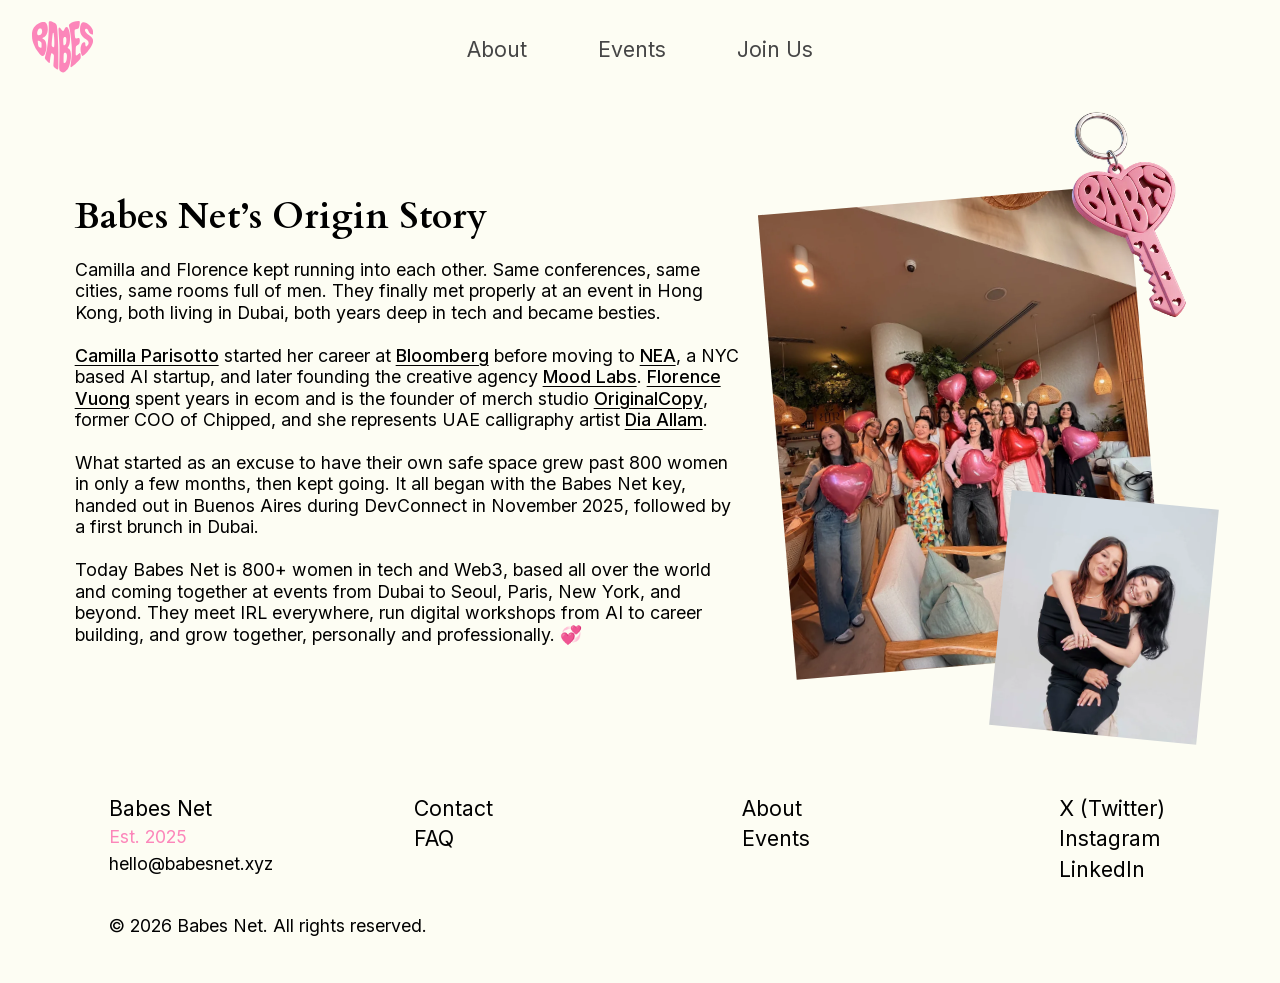
==== commit c171f245: "New link-preview image on a fresh URL Swap og:image to the Babes Net wordmark card and serve it from" ====
--- a/about.html
+++ b/about.html
@@ -14,7 +14,9 @@
 <meta property="og:url" content="https://babesnet.xyz/about">
 <meta property="og:title" content="Babes Net’s Origin Story">
 <meta property="og:description" content="How Babes Net began — Camilla and Florence, a first key in Buenos Aires, a first brunch in Dubai, and 800+ women in tech and Web3 around the world.">
-<meta property="og:image" content="https://babesnet.xyz/assets/og-image.jpg">
+<meta property="og:image" content="https://babesnet.xyz/assets/og-image-v2.jpg">
+<meta property="og:image:width" content="1200">
+<meta property="og:image:height" content="630">
 <meta name="twitter:card" content="summary_large_image">
 <meta name="twitter:site" content="@babesnetxyz">
 
--- a/styles.css
+++ b/styles.css
@@ -172,6 +172,10 @@
   letter-spacing: -0.06em;
   color: #fff;
   text-align: center;
+  /* the new hero is photography rather than a flat plate, so the headline
+     needs lifting off it — the brightness switch alone isn't enough on a
+     busy frame */
+  text-shadow: 0 2px 16px rgb(0 0 0 / 0.55), 0 1px 3px rgb(0 0 0 / 0.35);
 }
 
 .btn {
@@ -221,52 +225,24 @@
   background: var(--cream);
 }
 
-/* sound toggle — same pill as the pause control, top right of the video.
-   The video always starts muted so autoplay is allowed; this opts the
-   viewer in. */
-.hero__sound {
-  position: absolute;
-  top: calc(37 * var(--u));
-  right: calc(37 * var(--u));
-  display: flex;
-  align-items: center;
-  justify-content: center;
-  color: var(--cream);
-  border: calc(0.661 * var(--u)) solid var(--cream);
-  border-radius: calc(19.839 * var(--u));
-  padding: calc(9.919 * var(--u)) calc(19.839 * var(--u));
-  transition: background-color 180ms ease;
-}
-
-.hero__sound:hover { background: rgb(255 255 255 / 0.18); }
-
 /* The video runs white for its first half and pink for the second, so the
    overlay flips to ink while the frame behind it is light. Driven by
    sampling the actual frame, not by timestamps, so a re-cut video still
    behaves. */
 .hero__title,
-.hero__toggle,
-.hero__sound { transition: color 400ms ease, border-color 400ms ease; }
+.hero__toggle { transition: color 400ms ease, border-color 400ms ease; }
 
 .hero__bars i,
 .hero__toggle[aria-pressed="true"] .hero__bars::after { transition: background-color 400ms ease, border-color 400ms ease; }
 
-.hero__media.is-light .hero__title { color: var(--ink); }
-.hero__media.is-light .hero__toggle,
-.hero__media.is-light .hero__sound { color: var(--ink); border-color: var(--ink); }
+.hero__media.is-light .hero__title {
+  color: var(--ink);
+  text-shadow: 0 2px 16px rgb(255 255 255 / 0.65), 0 1px 3px rgb(255 255 255 / 0.45);
+}
+.hero__media.is-light .hero__toggle { color: var(--ink); border-color: var(--ink); }
 .hero__media.is-light .hero__bars i { background: var(--ink); }
 .hero__media.is-light .hero__toggle[aria-pressed="true"] .hero__bars::after { border-left-color: var(--ink); }
-.hero__media.is-light .hero__toggle:hover,
-.hero__media.is-light .hero__sound:hover { background: rgb(0 0 0 / 0.08); }
-
-.hero__ico {
-  display: block;
-  width: calc(21 * var(--u));
-  height: calc(21 * var(--u));
-}
-
-.hero__sound[aria-pressed="false"] .hero__wave { display: none; }
-.hero__sound[aria-pressed="true"]  .hero__slash { display: none; }
+.hero__media.is-light .hero__toggle:hover { background: rgb(0 0 0 / 0.08); }
 
 /* paused → the two bars become a play triangle */
 .hero__toggle[aria-pressed="true"] .hero__bars i { display: none; }
@@ -303,8 +279,22 @@
 .marquee {
   margin-top: calc(175 * var(--u));
   overflow: hidden;
-  -webkit-mask-image: linear-gradient(90deg, transparent, #000 7%, #000 93%, transparent);
-          mask-image: linear-gradient(90deg, transparent, #000 7%, #000 93%, transparent);
+  /* The fade ends exactly where the company grid below begins and ends, so
+     the two line up vertically. --edge is the same gutter .wrap produces:
+     half the leftover space, but never less than the 36 minimum. */
+  --edge: max(calc((100% - 1195 * var(--u)) / 2), calc(36 * var(--u)));
+  --ramp: calc(100 * var(--u));
+
+  -webkit-mask-image: linear-gradient(90deg,
+      transparent var(--edge),
+      #000 calc(var(--edge) + var(--ramp)),
+      #000 calc(100% - var(--edge) - var(--ramp)),
+      transparent calc(100% - var(--edge)));
+          mask-image: linear-gradient(90deg,
+      transparent var(--edge),
+      #000 calc(var(--edge) + var(--ramp)),
+      #000 calc(100% - var(--edge) - var(--ramp)),
+      transparent calc(100% - var(--edge)));
 }
 
 .marquee__track {
@@ -410,13 +400,16 @@
   flex: none;
   position: relative;
   margin: 0;
-  height: calc(272 * var(--u));
+  /* below 1440 this equals 272 * --u exactly, as before; above it the tiles
+     keep growing with the window instead of freezing, but stop at 340 */
+  height: clamp(calc(272 * var(--u)), 18.889vw, 340px);
   aspect-ratio: var(--ar);
   overflow: hidden;
   scroll-snap-align: start;
 }
 
-.slide img {
+.slide img,
+.slide video {
   width: 100%; height: 100%;
   object-fit: cover;
   -webkit-user-drag: none;
@@ -658,6 +651,9 @@
 
 .origin {
   position: relative;
+  /* the frame is 1440 wide; below that this is simply 100% */
+  width: min(100%, calc(1440 * var(--u)));
+  margin-inline: auto;
   padding: calc(66 * var(--u)) 0 0 calc(84 * var(--u));
   min-height: calc(624 * var(--u));
 }
@@ -697,8 +693,16 @@
 
 .ln:hover { color: var(--pink); }
 
-/* both photos are pinned by their centre, so the rotation pivots in place */
+/* Both photos are pinned by their centre, so the rotation pivots in place.
+   Stacking is set explicitly rather than left to DOM order — the founders
+   photo sits inside the body so it can float on mobile, which would
+   otherwise put it behind the larger photograph. Order matches the frame:
+   photograph, then founders, then key. */
 .origin__photo { position: absolute; }
+
+.origin__photo--a { z-index: 1; }
+.origin__photo--b { z-index: 2; }
+.origin__key      { z-index: 3; }
 
 .origin__photo--a {
   left: calc(1082.5 * var(--u));
@@ -733,7 +737,7 @@
    photograph, matching the frame's stacking. */
 .origin__key {
   position: absolute;
-  left: 80%;
+  left: calc(1152 * var(--u));
   top: calc(-32 * var(--u));
   width: calc(244.291 * var(--u));
   height: calc(244.291 * var(--u));
@@ -834,14 +838,16 @@
   .hero__title { font-size: clamp(13px, 5.1vw, 22px); white-space: nowrap; }
   .btn { font-size: 16px; padding: 10px 22px; border-radius: 20px; }
   .hero__toggle { top: auto; bottom: 22px; padding: 8px 16px; }
-  .hero__sound { top: 16px; right: 16px; padding: 8px 14px; }
-  .hero__ico { width: 16px; height: 16px; }
 
   .h2 { font-size: 30px; }
   .intro { margin-top: 56px; gap: 22px; }
   .intro__body { width: 100%; font-size: 11px; }   /* 30% down from 16 */
 
-  .marquee { margin-top: 48px; }
+  .marquee {
+    margin-top: 48px;
+    --edge: max(calc((100% - 520px) / 2), 20px);
+    --ramp: 42px;
+  }
   .marquee__row { gap: 26px; padding-right: 26px; height: 22px; }
   .marquee__row > a > img,
   .marquee__crop { width: calc(var(--w) * 0.5px); height: calc(var(--h) * 0.5px); }
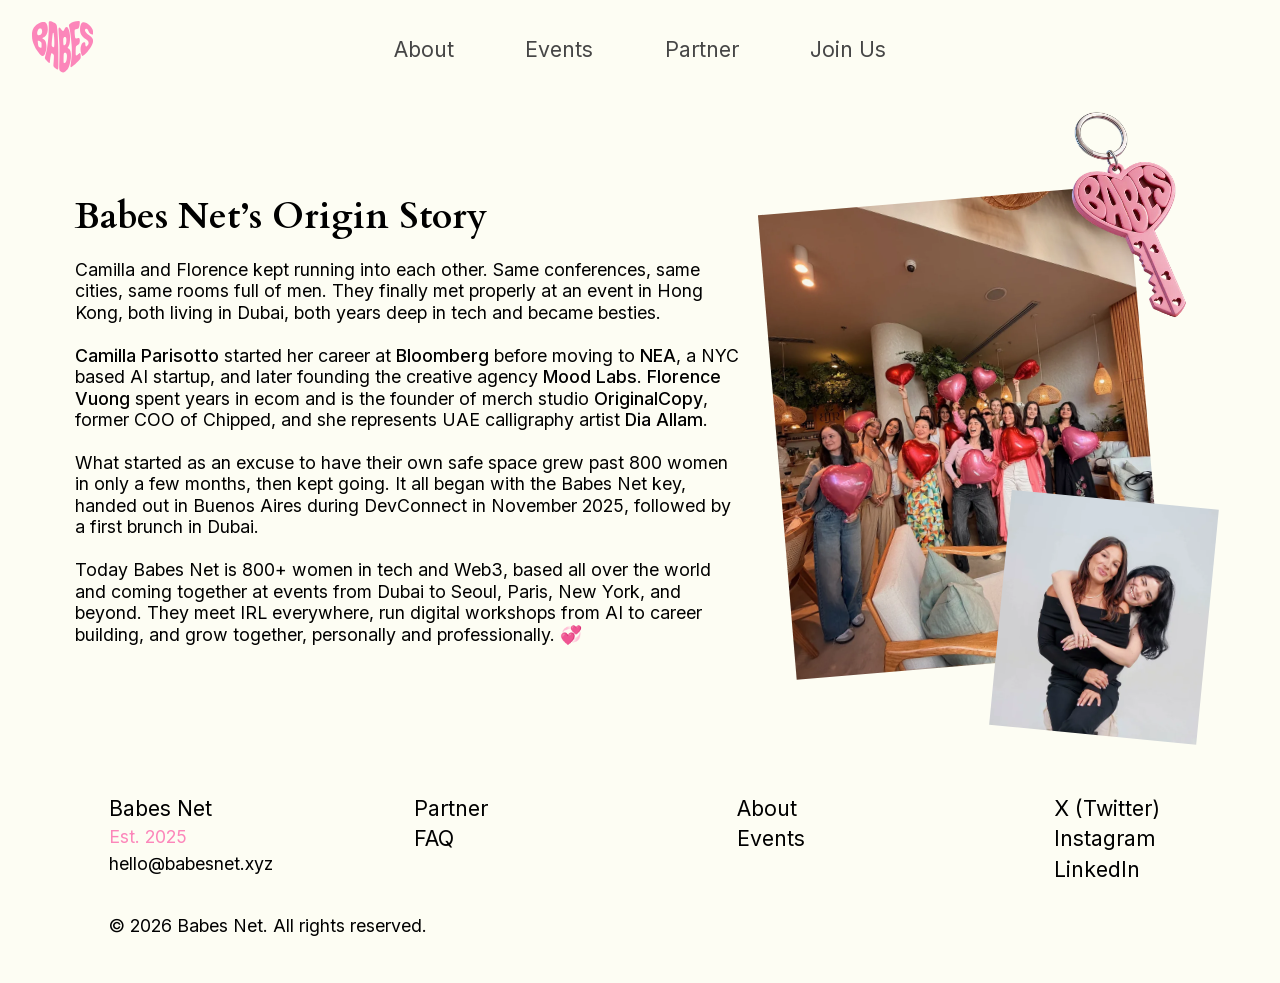
==== commit 7dc74988: "Add Partner, and give the phone nav a hamburger drawer Partner joins the desktop bar between Events " ====
--- a/about.html
+++ b/about.html
@@ -45,10 +45,25 @@
     </svg>
   </a>
 
-  <nav class="nav__menu" aria-label="Primary">
+  <a class="nav__join" href="https://docs.google.com/forms/d/e/1FAIpQLScta8RXWpCeM9YJSNUlFkJ7QtRMYqgnYnTmcNqMkixCFz62xQ/viewform" target="_blank" rel="noopener">Join Us</a>
+
+  <button class="nav__burger" type="button" aria-label="Open menu" aria-expanded="false" aria-controls="nav-menu" data-nav-open>
+    <span class="nav__burger-bars" aria-hidden="true"><i></i><i></i><i></i></span>
+  </button>
+
+  <div class="nav__scrim" data-nav-scrim></div>
+
+  <nav class="nav__menu" id="nav-menu" aria-label="Primary">
+    <button class="nav__close" type="button" aria-label="Close menu" data-nav-close></button>
     <a href="/about">About</a>
     <a href="#events">Events</a>
+    <a class="nav__partner" href="https://docs.google.com/forms/d/e/1FAIpQLScR8-uSG9camWkCjPZMo8fhdjGdTsJARzP2QpVRYRPyRcnFyQ/viewform" target="_blank" rel="noopener">Partner</a>
     <a href="https://docs.google.com/forms/d/e/1FAIpQLScta8RXWpCeM9YJSNUlFkJ7QtRMYqgnYnTmcNqMkixCFz62xQ/viewform" target="_blank" rel="noopener">Join Us</a>
+    <ul class="nav__social">
+      <li><a href="https://x.com/babesnetxyz" target="_blank" rel="noopener" aria-label="Babes Net on X"><svg viewBox="608 898 48 48" fill="currentColor" aria-hidden="true" focusable="false"><path d="M644.653 901.808H651.4L636.659 918.655L654 941.58H640.422L629.788 927.676L617.62 941.58H610.869L626.635 923.56L610 901.808H623.922L633.535 914.516L644.653 901.808ZM642.285 937.541H646.023L621.891 905.634H617.879L642.285 937.541Z"/></svg></a></li>
+      <li><a href="https://instagram.com/babesnetxyz" target="_blank" rel="noopener" aria-label="Babes Net on Instagram"><svg viewBox="696 898 48 48" fill="currentColor" aria-hidden="true" focusable="false"><path d="M720 902.322C726.413 902.322 727.172 902.35 729.694 902.462C732.038 902.566 733.303 902.959 734.147 903.288C735.263 903.719 736.069 904.244 736.903 905.078C737.747 905.922 738.263 906.719 738.694 907.834C739.022 908.678 739.416 909.953 739.519 912.287C739.631 914.819 739.659 915.578 739.659 921.981C739.659 928.394 739.631 929.153 739.519 931.675C739.416 934.019 739.022 935.284 738.694 936.128C738.263 937.244 737.737 938.05 736.903 938.884C736.059 939.728 735.263 940.244 734.147 940.675C733.303 941.003 732.028 941.397 729.694 941.5C727.163 941.612 726.403 941.641 720 941.641C713.588 941.641 712.828 941.612 710.306 941.5C707.963 941.397 706.697 941.003 705.853 940.675C704.738 940.244 703.931 939.719 703.097 938.884C702.253 938.041 701.738 937.244 701.306 936.128C700.978 935.284 700.584 934.009 700.481 931.675C700.369 929.144 700.341 928.384 700.341 921.981C700.341 915.569 700.369 914.809 700.481 912.287C700.584 909.944 700.978 908.678 701.306 907.834C701.738 906.719 702.263 905.912 703.097 905.078C703.941 904.234 704.738 903.719 705.853 903.288C706.697 902.959 707.972 902.566 710.306 902.462C712.828 902.35 713.588 902.322 720 902.322ZM720 898C713.484 898 712.669 898.028 710.109 898.141C707.559 898.253 705.806 898.666 704.288 899.256C702.703 899.875 701.363 900.691 700.031 902.031C698.691 903.363 697.875 904.703 697.256 906.278C696.666 907.806 696.253 909.55 696.141 912.1C696.028 914.669 696 915.484 696 922C696 928.516 696.028 929.331 696.141 931.891C696.253 934.441 696.666 936.194 697.256 937.713C697.875 939.297 698.691 940.638 700.031 941.969C701.363 943.3 702.703 944.125 704.278 944.734C705.806 945.325 707.55 945.737 710.1 945.85C712.659 945.962 713.475 945.991 719.991 945.991C726.506 945.991 727.322 945.962 729.881 945.85C732.431 945.737 734.184 945.325 735.703 944.734C737.278 944.125 738.619 943.3 739.95 941.969C741.281 940.638 742.106 939.297 742.716 937.722C743.306 936.194 743.719 934.45 743.831 931.9C743.944 929.341 743.972 928.525 743.972 922.009C743.972 915.494 743.944 914.678 743.831 912.119C743.719 909.569 743.306 907.816 742.716 906.297C742.125 904.703 741.309 903.363 739.969 902.031C738.638 900.7 737.297 899.875 735.722 899.266C734.194 898.675 732.45 898.263 729.9 898.15C727.331 898.028 726.516 898 720 898Z"/><path d="M720 909.672C713.194 909.672 707.672 915.194 707.672 922C707.672 928.806 713.194 934.328 720 934.328C726.806 934.328 732.328 928.806 732.328 922C732.328 915.194 726.806 909.672 720 909.672ZM720 929.997C715.584 929.997 712.003 926.416 712.003 922C712.003 917.584 715.584 914.003 720 914.003C724.416 914.003 727.997 917.584 727.997 922C727.997 926.416 724.416 929.997 720 929.997Z"/><path d="M735.694 909.184C735.694 910.778 734.4 912.062 732.816 912.062C731.222 912.062 729.938 910.769 729.938 909.184C729.938 907.591 731.231 906.306 732.816 906.306C734.4 906.306 735.694 907.6 735.694 909.184Z"/></svg></a></li>
+      <li><a href="https://linkedin.com/company/babes-net" target="_blank" rel="noopener" aria-label="Babes Net on LinkedIn"><svg viewBox="784 898 48 48" fill="currentColor" aria-hidden="true" focusable="false"><path d="M828.447 898H787.544C785.584 898 784 899.547 784 901.459V942.531C784 944.444 785.584 946 787.544 946H828.447C830.406 946 832 944.444 832 942.541V901.459C832 899.547 830.406 898 828.447 898ZM798.241 938.903H791.116V915.991H798.241V938.903ZM794.678 912.869C792.391 912.869 790.544 911.022 790.544 908.744C790.544 906.466 792.391 904.619 794.678 904.619C796.956 904.619 798.803 906.466 798.803 908.744C798.803 911.012 796.956 912.869 794.678 912.869ZM824.903 938.903H817.787V927.766C817.787 925.112 817.741 921.691 814.084 921.691C810.381 921.691 809.819 924.587 809.819 927.578V938.903H802.713V915.991H809.537V919.122H809.631C810.578 917.322 812.903 915.419 816.363 915.419C823.572 915.419 824.903 920.163 824.903 926.331V938.903Z"/></svg></a></li>
+    </ul>
   </nav>
 </header>
 
@@ -78,7 +93,7 @@
     </div>
     <nav class="footer__links" aria-label="Footer">
       <ul>
-        <li><a href="mailto:hello@babesnet.xyz">Contact</a></li>
+        <li><a href="https://docs.google.com/forms/d/e/1FAIpQLScR8-uSG9camWkCjPZMo8fhdjGdTsJARzP2QpVRYRPyRcnFyQ/viewform" target="_blank" rel="noopener">Partner</a></li>
         <li><a href="/faq">FAQ</a></li>
       </ul>
       <ul>
--- a/styles.css
+++ b/styles.css
@@ -43,7 +43,15 @@
   --card:       #f1f1e5;
   --card-line:  #d4d4d4;
   --logo-grey:  #a2a2a2;
+  /* play glyph: a triangle stroked with round joins, so its corners are
+     as soft as the pause bars'. Used as a mask, not an image, so the
+     light/dark flip still just sets a background colour. */
+  --play: url("data:image/svg+xml,%3Csvg xmlns='http://www.w3.org/2000/svg' viewBox='0 0 20 22'%3E%3Cpath d='M2.25 2.25 L17.75 11 L2.25 19.75 Z' fill='%23000' stroke='%23000' stroke-width='4.5' stroke-linejoin='round'/%3E%3C/svg%3E");
   --plate:      #fc8bbe;   /* the pink of the hero video's own first frame */
+  /* nav drawer glyphs, drawn as masks so they inherit whatever colour the
+     element is set to — same trick as --play above */
+  --chevron: url("data:image/svg+xml,%3Csvg xmlns='http://www.w3.org/2000/svg' viewBox='0 0 7 13'%3E%3Cpath d='M1 1 L6 6.5 L1 12' fill='none' stroke='%23000' stroke-width='1.4' stroke-linecap='round' stroke-linejoin='round'/%3E%3C/svg%3E");
+  --close-x: url("data:image/svg+xml,%3Csvg xmlns='http://www.w3.org/2000/svg' viewBox='0 0 12 12'%3E%3Cpath d='M1.2 1.2 L10.8 10.8 M10.8 1.2 L1.2 10.8' fill='none' stroke='%23000' stroke-width='1.7' stroke-linecap='round'/%3E%3C/svg%3E");
 
   --serif: 'Cardo', 'Times New Roman', Times, serif;
   --sans:  'Inter', -apple-system, BlinkMacSystemFont, 'Segoe UI', sans-serif;
@@ -131,6 +139,14 @@
 
 .nav__menu a { transition: color 180ms ease; }
 .nav__menu a:hover { color: var(--pink); }
+
+/* The bar-and-drawer parts below exist only on phones. On desktop all four
+   links sit in the bar and none of the rest of the header renders. */
+.nav__join,
+.nav__burger,
+.nav__scrim,
+.nav__close,
+.nav__social { display: none; }
 
 /* --- hero ----------------------------------------------------- */
 
@@ -203,7 +219,7 @@
   transform: translateX(-50%);
   display: flex;
   align-items: center;
-  border: calc(0.661 * var(--u)) solid var(--cream);
+  border: calc(2.1 * var(--u)) solid var(--cream);
   border-radius: calc(19.839 * var(--u));
   padding: calc(9.919 * var(--u)) calc(19.839 * var(--u));
   transition: background-color 180ms ease;
@@ -222,6 +238,7 @@
   display: block;
   width: calc(6.613 * var(--u));
   height: calc(19.839 * var(--u));
+  border-radius: calc(2.6 * var(--u));
   background: var(--cream);
 }
 
@@ -233,7 +250,7 @@
 .hero__toggle { transition: color 400ms ease, border-color 400ms ease; }
 
 .hero__bars i,
-.hero__toggle[aria-pressed="true"] .hero__bars::after { transition: background-color 400ms ease, border-color 400ms ease; }
+.hero__toggle[aria-pressed="true"] .hero__bars::after { transition: background-color 400ms ease; }
 
 .hero__media.is-light .hero__title {
   color: var(--ink);
@@ -241,17 +258,18 @@
 }
 .hero__media.is-light .hero__toggle { color: var(--ink); border-color: var(--ink); }
 .hero__media.is-light .hero__bars i { background: var(--ink); }
-.hero__media.is-light .hero__toggle[aria-pressed="true"] .hero__bars::after { border-left-color: var(--ink); }
+.hero__media.is-light .hero__toggle[aria-pressed="true"] .hero__bars::after { background: var(--ink); }
 .hero__media.is-light .hero__toggle:hover { background: rgb(0 0 0 / 0.08); }
 
 /* paused → the two bars become a play triangle */
 .hero__toggle[aria-pressed="true"] .hero__bars i { display: none; }
 .hero__toggle[aria-pressed="true"] .hero__bars::after {
   content: '';
-  width: 0; height: 0;
-  border-left: calc(17 * var(--u)) solid var(--cream);
-  border-top: calc(9.9 * var(--u)) solid transparent;
-  border-bottom: calc(9.9 * var(--u)) solid transparent;
+  width: calc(14 * var(--u));
+  height: calc(16 * var(--u));
+  background: var(--cream);
+  -webkit-mask: var(--play) center / contain no-repeat;
+          mask: var(--play) center / contain no-repeat;
 }
 
 /* --- intro ---------------------------------------------------- */
@@ -681,13 +699,10 @@
 
 .origin__body p + p { margin-top: 1.208em; }
 
-/* named links inside the story, set in medium so they read as links
-   without breaking the paragraph colour */
+/* named links inside the story, set in medium so they read as links on
+   weight alone — no underline, so the paragraph stays unbroken */
 .ln {
   font-weight: 500;
-  text-decoration: underline;
-  text-decoration-thickness: from-font;
-  text-underline-offset: 0.18em;
   transition: color 180ms ease;
 }
 
@@ -827,17 +842,130 @@
 
   .wrap { width: min(100% - 40px, 520px); }
 
+  /* --- mobile nav ------------------------------------------------
+     Measured off the iPhone 16 frames (393 x 852): the bar carries only
+     "Join Us" and the hamburger; the four links live in a drawer that
+     slides in from the right over a 20% black scrim. Drawer 317 wide,
+     items on a 69px pitch, chevrons and the close X flush 34px off the
+     right edge, socials 23px off the bottom. */
+
   .nav { height: auto; padding: 20px; display: flex; align-items: center; justify-content: space-between; }
   .nav__logo { position: static; width: 54px; }
-  .nav__menu { position: static; transform: none; gap: 20px; font-size: 15px; }
-
-  .hero__media { width: 100%; aspect-ratio: 3 / 4; }
+
+  .nav__join {
+    display: block;
+    margin-left: auto;
+    margin-right: 13px;
+    font-size: 14.4px;        /* 40% down from the frame's 24 */
+    color: var(--muted);
+  }
+
+  /* -4px pulls the bars out to the 20px gutter: the button's own padding
+     is tap target, not margin, so it has to be given back */
+  .nav__burger { display: block; padding: 10px; margin-right: -4px; }
+  /* 20% down from the frame's 30 x 22 */
+  .nav__burger-bars { display: flex; flex-direction: column; gap: 6.4px; width: 24px; }
+  .nav__burger-bars i { height: 1.6px; border-radius: 0.8px; background: var(--muted); }
+
+  .nav__scrim {
+    display: block;
+    position: fixed;
+    inset: 0;
+    z-index: 60;
+    background: rgba(0, 0, 0, 0.2);
+    opacity: 0;
+    visibility: hidden;
+    transition: opacity 260ms ease, visibility 0s linear 260ms;
+  }
+
+  .nav__menu {
+    position: fixed;
+    inset: 0 0 0 auto;
+    z-index: 61;
+    width: 80.7%;
+    max-width: 360px;
+    display: flex;
+    flex-direction: column;
+    align-items: stretch;
+    gap: 0;
+    padding: 53px 34px 23px 19px;
+    background: var(--cream);
+    transform: translateX(100%);
+    visibility: hidden;
+    transition: transform 300ms cubic-bezier(0.4, 0, 0.2, 1), visibility 0s linear 300ms;
+  }
+
+  /* opening has to drop both delays, or the panel animates in invisible */
+  .nav-open .nav__scrim,
+  .nav-open .nav__menu { opacity: 1; visibility: visible; transition-delay: 0s, 0s; }
+  .nav-open .nav__menu { transform: none; }
+
+  /* the X is small by design, so the hit area is the 34px box around it */
+  .nav__close {
+    display: grid;
+    place-items: center;
+    position: absolute;
+    top: 31px;
+    right: 21px;
+    width: 34px;
+    height: 34px;
+  }
+  .nav__close::before {
+    content: '';
+    width: 11px;
+    height: 11px;
+    background: var(--muted);
+    -webkit-mask: var(--close-x) no-repeat center / contain;
+    mask: var(--close-x) no-repeat center / contain;
+  }
+
+  /* > a, so the social links below are left out of this */
+  .nav__menu > a {
+    display: flex;
+    align-items: center;
+    justify-content: space-between;
+    height: 69px;
+    font-size: 19.2px;        /* 20% down from the frame's 24 */
+  }
+  .nav__menu > a::after {
+    content: '';
+    flex: none;
+    width: 5.6px;             /* chevron scaled with the label */
+    height: 10.4px;
+    background: currentColor;
+    -webkit-mask: var(--chevron) no-repeat center / contain;
+    mask: var(--chevron) no-repeat center / contain;
+  }
+
+  /* the drawer lists Join Us above Partner; the bar's markup order is the
+     desktop one, so Partner is moved rather than duplicated */
+  .nav__partner { order: 1; }
+
+  .nav__social {
+    display: flex;
+    order: 2;
+    align-self: flex-start;
+    margin: auto 0 0 22.5px;
+    gap: 63px;
+  }
+  .nav__social a { display: block; width: 28.8px; height: 28.8px; color: var(--pink); }
+  .nav__social svg { display: block; width: 100%; height: 100%; }
+
+  /* the page must not scroll behind an open drawer */
+  html.nav-open, html.nav-open body { overflow: hidden; }
+
+  .hero__media { width: calc(100% - 40px); aspect-ratio: 3 / 4; }
   .hero__copy { top: 12%; gap: 20px; padding-inline: 24px; }
   /* nowrap + the hard break keeps the headline at exactly two lines; the
      size tracks the viewport so it can never wrap to a third */
   .hero__title { font-size: clamp(13px, 5.1vw, 22px); white-space: nowrap; }
   .btn { font-size: 16px; padding: 10px 22px; border-radius: 20px; }
-  .hero__toggle { top: auto; bottom: 22px; padding: 8px 16px; }
+  /* the desktop control scaled to a phone reads as a big button; at this
+     size it sits back into the frame the way the reference does */
+  .hero__toggle { top: auto; bottom: 22px; padding: 7px 13px; border-width: 1.1px; border-radius: 999px; }
+  .hero__bars { height: 11px; gap: 3.5px; }
+  .hero__bars i { width: 3.4px; height: 11px; border-radius: 1.7px; }
+  .hero__toggle[aria-pressed="true"] .hero__bars::after { width: 9.5px; height: 11px; }
 
   .h2 { font-size: 30px; }
   .intro { margin-top: 56px; gap: 22px; }
@@ -935,4 +1063,5 @@
   .map .pin { opacity: 1; transform: translateY(-50%) scale(1); animation: none; }
   .map__cities li { opacity: 1; transform: none; animation: none; }
   .btn, .slide figcaption, .co, .co__mark, .co__full { transition-duration: 1ms; }
-}
+  .nav__menu, .nav__scrim { transition-duration: 1ms, 0s; }
+}
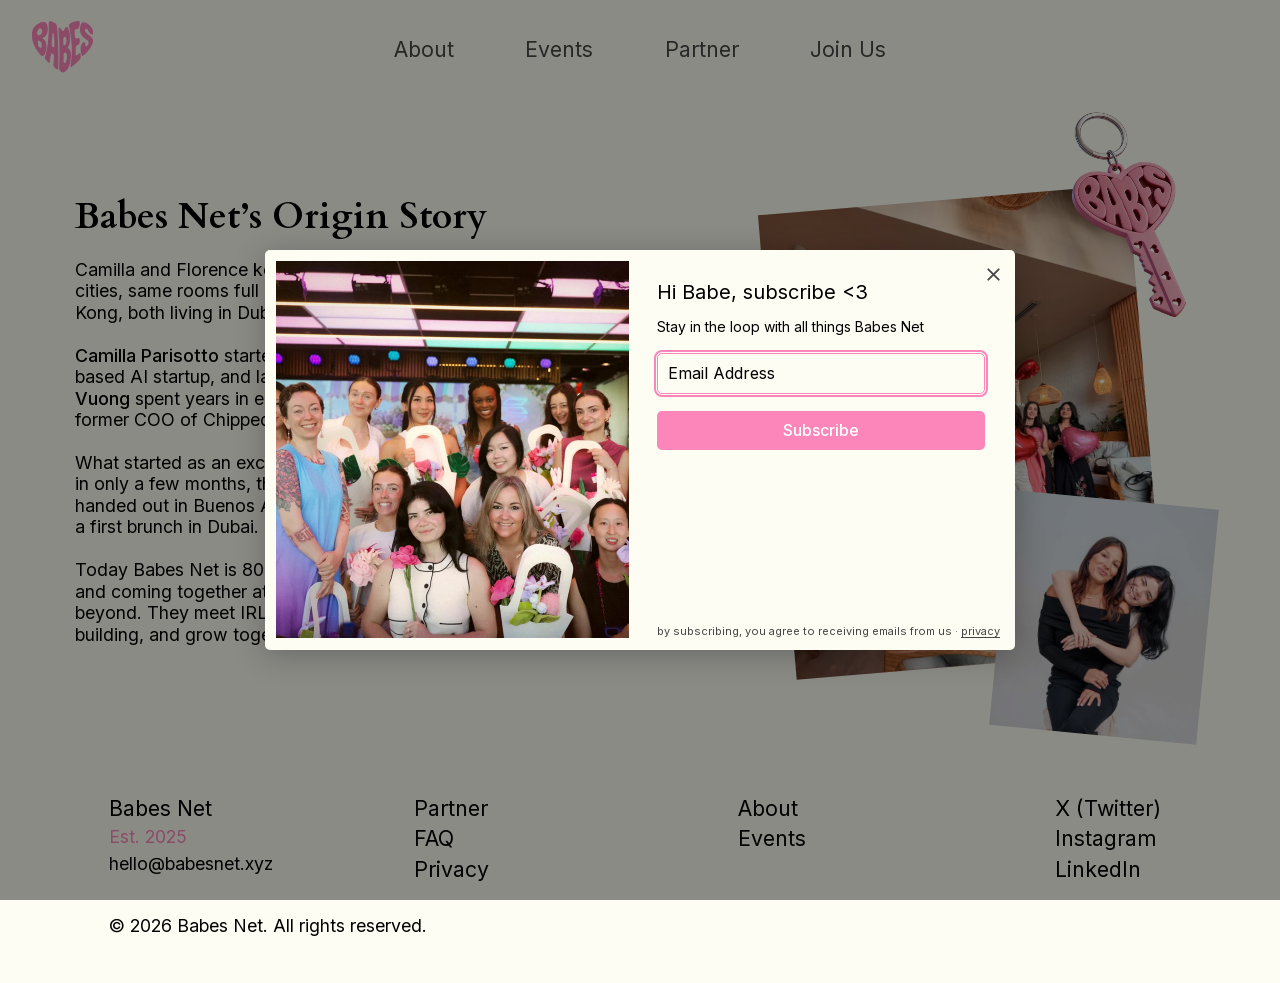
==== commit b28e0525: "Describe the homepage photos, and say what this site is in JSON-LD Two of the audit's remaining item" ====
--- a/about.html
+++ b/about.html
@@ -28,6 +28,61 @@
 <link rel="preload" href="assets/fonts/inter-var.woff2" as="font" type="font/woff2" crossorigin>
 
 <link rel="stylesheet" href="styles.css">
+
+<!-- The founders, at the @ids the homepage's Organization points to. The
+     bios below are the source for these — if one changes, change both.
+     Camilla and Florence are the entities the site most needs search to
+     recognise, and a paragraph alone does not say "this is a person". -->
+<script type="application/ld+json">
+{
+  "@context": "https://schema.org",
+  "@graph": [
+    {
+      "@type": "AboutPage",
+      "@id": "https://babesnet.xyz/about#webpage",
+      "url": "https://babesnet.xyz/about",
+      "name": "Babes Net\u2019s Origin Story",
+      "about": { "@id": "https://babesnet.xyz/#organization" }
+    },
+    {
+      "@type": "Organization",
+      "@id": "https://babesnet.xyz/#organization",
+      "name": "Babes Net",
+      "url": "https://babesnet.xyz/",
+      "founder": [
+        { "@id": "https://babesnet.xyz/about#camilla-parisotto" },
+        { "@id": "https://babesnet.xyz/about#florence-vuong" }
+      ]
+    },
+    {
+      "@type": "Person",
+      "@id": "https://babesnet.xyz/about#camilla-parisotto",
+      "name": "Camilla Parisotto",
+      "jobTitle": "Co-founder, Babes Net",
+      "description": "Co-founder of Babes Net. Started her career at Bloomberg, moved to NEA, a New York AI startup, and later founded the creative agency Mood Labs.",
+      "sameAs": "https://www.linkedin.com/in/parisottocamilla/",
+      "worksFor": {
+        "@type": "Organization",
+        "name": "Mood Labs",
+        "url": "https://moodlabs.xyz"
+      }
+    },
+    {
+      "@type": "Person",
+      "@id": "https://babesnet.xyz/about#florence-vuong",
+      "name": "Florence Vuong",
+      "jobTitle": "Co-founder, Babes Net",
+      "description": "Co-founder of Babes Net. Spent years in ecommerce, founded the merch studio OriginalCopy, and was COO of Chipped.",
+      "sameAs": "https://www.linkedin.com/in/florence-vuong/",
+      "worksFor": {
+        "@type": "Organization",
+        "name": "OriginalCopy",
+        "url": "https://www.originalcopy.xyz"
+      }
+    }
+  ]
+}
+</script>
 </head>
 
 <body>
@@ -56,8 +111,8 @@
   <nav class="nav__menu" id="nav-menu" aria-label="Primary">
     <button class="nav__close" type="button" aria-label="Close menu" data-nav-close></button>
     <a href="/about">About</a>
-    <a href="#events">Events</a>
-    <a class="nav__partner" href="https://docs.google.com/forms/d/e/1FAIpQLScR8-uSG9camWkCjPZMo8fhdjGdTsJARzP2QpVRYRPyRcnFyQ/viewform" target="_blank" rel="noopener">Partner</a>
+    <a href="/events">Events</a>
+    <a class="nav__partner" href="https://forms.gle/3oTBwnDhzT3AGLvd7" target="_blank" rel="noopener">Partner</a>
     <a href="https://docs.google.com/forms/d/e/1FAIpQLScta8RXWpCeM9YJSNUlFkJ7QtRMYqgnYnTmcNqMkixCFz62xQ/viewform" target="_blank" rel="noopener">Join Us</a>
     <ul class="nav__social">
       <li><a href="https://x.com/babesnetxyz" target="_blank" rel="noopener" aria-label="Babes Net on X"><svg viewBox="608 898 48 48" fill="currentColor" aria-hidden="true" focusable="false"><path d="M644.653 901.808H651.4L636.659 918.655L654 941.58H640.422L629.788 927.676L617.62 941.58H610.869L626.635 923.56L610 901.808H623.922L633.535 914.516L644.653 901.808ZM642.285 937.541H646.023L621.891 905.634H617.879L642.285 937.541Z"/></svg></a></li>
@@ -93,12 +148,13 @@
     </div>
     <nav class="footer__links" aria-label="Footer">
       <ul>
-        <li><a href="https://docs.google.com/forms/d/e/1FAIpQLScR8-uSG9camWkCjPZMo8fhdjGdTsJARzP2QpVRYRPyRcnFyQ/viewform" target="_blank" rel="noopener">Partner</a></li>
+        <li><a href="https://forms.gle/3oTBwnDhzT3AGLvd7" target="_blank" rel="noopener">Partner</a></li>
         <li><a href="/faq">FAQ</a></li>
+        <li><a href="/privacy">Privacy</a></li>
       </ul>
       <ul>
         <li><a href="/about">About</a></li>
-        <li><a href="#events">Events</a></li>
+        <li><a href="/events">Events</a></li>
       </ul>
       <ul>
         <li><a href="https://x.com/babesnetxyz" target="_blank" rel="noopener">X (Twitter)</a></li>
@@ -110,6 +166,8 @@
   <p class="footer__legal">© 2026 Babes Net. All rights reserved.</p>
 </footer>
 
+<script src="scripts.js" defer></script>
+
 <!-- Vercel Web Analytics — resolves only on a Vercel deployment. -->
 <script>
 window.va = window.va || function () { (window.vaq = window.vaq || []).push(arguments); };
--- a/styles.css
+++ b/styles.css
@@ -318,10 +318,25 @@
 .marquee__track {
   display: flex;
   width: max-content;
+  /* Its own compositor layer, held for the whole life of the page. The track
+     is a few thousand pixels of logos sliding under a mask, and without the
+     promotion the masked area is re-rastered as it moves — which is where the
+     blank flashes came from. */
+  will-change: transform;
+  backface-visibility: hidden;
+}
+
+/* Only once the script has tiled enough rows to cover the screen and measured
+   --step. Running before that is what let a gap open at the trailing edge. */
+.marquee__track.is-running {
   animation: marquee 46s linear infinite;
 }
 
-.marquee:hover .marquee__track { animation-play-state: paused; }
+/* Touch browsers latch :hover onto whatever was last tapped, which used to
+   leave the marquee stopped dead after a scroll past it. */
+@media (hover: hover) {
+  .marquee:hover .marquee__track { animation-play-state: paused; }
+}
 
 .marquee__row {
   display: flex;
@@ -383,9 +398,12 @@
   white-space: nowrap;
 }
 
+/* Exactly one row, in pixels. The old -50% assumed the track was always two
+   rows wide; it now holds as many as the viewport needs, and a percentage
+   would also drift if a late font swap resized the row under it. */
 @keyframes marquee {
-  from { transform: translateX(0); }
-  to   { transform: translateX(-50%); }
+  from { transform: translate3d(0, 0, 0); }
+  to   { transform: translate3d(calc(var(--step, 0px) * -1), 0, 0); }
 }
 
 /* --- event rails ---------------------------------------------- */
@@ -832,6 +850,494 @@
   font-size: calc(20 * var(--u));
   line-height: 1.45;
 }
+
+/* --- privacy page --------------------------------------------- */
+/* No Figma frame for this one — it's a reading page, so it's set to a
+   comfortable measure rather than the 1195 the rest of the site uses. */
+
+.legal {
+  max-width: calc(760 * var(--u));
+  padding: calc(66 * var(--u)) 0 calc(60 * var(--u));
+  font-size: calc(18 * var(--u));
+  line-height: 1.55;
+}
+
+.legal__title {
+  margin: 0 0 calc(8 * var(--u));
+  font-family: var(--serif);
+  font-weight: 700;
+  font-size: calc(40 * var(--u));
+  line-height: 1.327;
+}
+
+.legal__updated {
+  margin: 0 0 calc(40 * var(--u));
+  font-size: calc(15 * var(--u));
+  color: var(--muted);
+}
+
+.legal__lead { font-size: calc(20 * var(--u)); }
+
+.legal h2 {
+  margin: calc(46 * var(--u)) 0 calc(12 * var(--u));
+  font-family: var(--serif);
+  font-weight: 400;
+  font-size: calc(28 * var(--u));
+  line-height: 1.3;
+}
+
+.legal h3 {
+  margin: calc(30 * var(--u)) 0 calc(8 * var(--u));
+  font-weight: 500;
+  font-size: calc(19 * var(--u));
+}
+
+.legal p { margin: 0 0 calc(14 * var(--u)); }
+
+/* the reset at the top of this file strips lists bare, so a page that
+   actually wants bullets has to ask for them back */
+.legal ul {
+  margin: 0 0 calc(14 * var(--u));
+  padding-left: calc(22 * var(--u));
+  list-style: disc;
+}
+
+.legal li { margin-bottom: calc(6 * var(--u)); }
+.legal strong { font-weight: 500; }
+.legal a { text-decoration: underline; text-underline-offset: 0.18em; }
+
+/* --- events page ---------------------------------------------- */
+/* No Figma frame for this one either. The body of the page is Luma's
+   own calendar embed, so the job here is a frame around a widget we
+   don't control: centre it, give it the site's measure, and keep our
+   type doing the talking above and below it. */
+
+.evt {
+  padding: calc(66 * var(--u)) 0 calc(80 * var(--u));
+  text-align: center;
+}
+
+.evt__title {
+  margin: 0 0 calc(14 * var(--u));
+  font-family: var(--serif);
+  font-weight: 700;
+  font-size: calc(40 * var(--u));
+  line-height: 1.327;
+}
+
+.evt__intro {
+  max-width: calc(700 * var(--u));
+  margin: 0 auto calc(34 * var(--u));
+  font-size: calc(19 * var(--u));
+  line-height: 1.45;
+  color: var(--muted);
+}
+
+.evt__intro p { margin: 0; }
+.evt__intro p + p { margin-top: calc(14 * var(--u)); }
+
+/* Upcoming events. A short list, not a grid: there are rarely more than
+   a handful, and a row gives the name room to breathe next to a button.
+   It sizes itself — which is the whole reason it replaced the iframe. */
+
+.up {
+  max-width: calc(820 * var(--u));
+  margin-inline: auto;
+  text-align: left;
+}
+
+.up__list {
+  display: flex;
+  flex-direction: column;
+  gap: calc(14 * var(--u));
+}
+
+.up__none {
+  max-width: calc(520 * var(--u));
+  margin: calc(30 * var(--u)) auto 0;
+  font-size: calc(17 * var(--u));
+  line-height: 1.4;
+  color: var(--muted);
+}
+
+.uev {
+  display: flex;
+  align-items: center;
+  gap: calc(18 * var(--u));
+  padding: calc(14 * var(--u));
+  border: 1px solid var(--card-line);
+  border-radius: calc(16 * var(--u));
+  background: var(--card);
+}
+
+/* square, like the past covers — Luma serves one shape */
+.uev__shot {
+  display: block;
+  width: calc(96 * var(--u));
+  aspect-ratio: 1 / 1;
+  overflow: hidden;
+  border-radius: calc(10 * var(--u));
+  background: var(--cream);
+}
+
+.uev__shot img { width: 100%; height: 100%; object-fit: contain; }
+.uev__shotlink { flex: none; }
+
+.uev__body {
+  flex: 1;
+  display: flex;
+  flex-direction: column;
+  gap: calc(4 * var(--u));
+  min-width: 0;
+}
+
+.uev__when {
+  font-size: calc(13 * var(--u));
+  font-weight: 500;
+  letter-spacing: 0.08em;
+  text-transform: uppercase;
+  color: var(--pink);
+}
+
+.uev__title { margin: 0; font: inherit; }
+
+.uev__name {
+  font-family: var(--serif);
+  font-size: calc(24 * var(--u));
+  line-height: 1.2;
+  transition: color 180ms ease;
+}
+
+.uev__name:hover { color: var(--pink); }
+
+.uev__cta {
+  flex: none;
+  display: inline-flex;
+  align-items: center;
+  justify-content: center;
+  background: var(--pink);
+  color: #fff;
+  font-weight: 500;
+  font-size: calc(17 * var(--u));
+  line-height: 1.2;
+  padding: calc(9 * var(--u)) calc(22 * var(--u));
+  border-radius: calc(20 * var(--u));
+  cursor: pointer;
+  transition: transform 180ms ease, filter 180ms ease;
+}
+
+.uev__cta:hover { transform: translateY(-1px); filter: brightness(1.06); }
+.uev__cta:active { transform: translateY(0); }
+
+.uev__full {
+  flex: none;
+  font-size: calc(15 * var(--u));
+  color: var(--muted);
+  padding-inline: calc(10 * var(--u));
+}
+
+.evt__actions {
+  display: flex;
+  flex-wrap: wrap;
+  align-items: center;
+  justify-content: center;
+  gap: calc(18 * var(--u));
+  margin-top: calc(34 * var(--u));
+}
+
+.past__link {
+  font-size: calc(18 * var(--u));
+  text-decoration: underline;
+  text-underline-offset: 0.18em;
+  transition: color 180ms ease;
+}
+
+.past__link:hover { color: var(--pink); }
+
+/* Past events. Deliberately not a copy of Luma's card: the embed above
+   is a live widget we don't control, this is a gallery we do, and the
+   two reading differently is the point. Cream ground, the site's card
+   line, our own type. */
+
+.past {
+  padding-bottom: calc(80 * var(--u));
+  scroll-margin-top: calc(24 * var(--u));
+}
+
+.past__title {
+  margin: 0 0 calc(28 * var(--u));
+  font-family: var(--serif);
+  font-weight: 400;
+  font-size: calc(34 * var(--u));
+  line-height: 1.327;
+  letter-spacing: -0.03em;
+  text-align: center;
+}
+
+/* auto-fill rather than a fixed column count: the grid is filled from
+   Luma, so the number of cards is not ours to know */
+.past__grid {
+  display: grid;
+  grid-template-columns: repeat(auto-fill, minmax(calc(250 * var(--u)), 1fr));
+  gap: calc(26 * var(--u)) calc(22 * var(--u));
+}
+
+.pev {
+  display: flex;
+  flex-direction: column;
+  gap: calc(6 * var(--u));
+  transition: transform 180ms ease;
+}
+
+.pev:hover { transform: translateY(-2px); }
+.pev:hover .pev__name { color: var(--pink); }
+
+/* Square, because Luma's covers are square — every one of them comes back
+   2380x2380 or 1080x1080. A 16:9 frame here cropped the top and bottom off
+   artwork that was designed to be seen whole. `contain` rather than `cover`
+   so that the day Luma allows some other shape, it letterboxes on the card
+   ground instead of quietly losing an edge. */
+.pev__shot {
+  display: block;
+  margin-bottom: calc(6 * var(--u));
+  aspect-ratio: 1 / 1;
+  overflow: hidden;
+  border: 1px solid var(--card-line);
+  border-radius: calc(10 * var(--u));
+  background: var(--card);
+}
+
+.pev__shot img { width: 100%; height: 100%; object-fit: contain; }
+
+.pev__date {
+  font-size: calc(13 * var(--u));
+  font-weight: 500;
+  letter-spacing: 0.08em;
+  text-transform: uppercase;
+  color: var(--muted);
+}
+
+.pev__name {
+  font-family: var(--serif);
+  font-size: calc(21 * var(--u));
+  line-height: 1.22;
+  transition: color 180ms ease;
+}
+
+.pev__where {
+  font-size: calc(14 * var(--u));
+  color: var(--muted);
+}
+
+.past__all {
+  margin: calc(38 * var(--u)) 0 0;
+  text-align: center;
+}
+
+/* --- email pop-up --------------------------------------------- */
+/* Built from Figma "Email Pop Up 1 / 2 - Desktop" (nodes 168:22 and
+   168:46), frame 750x400. The two frames are identical bar the photo.
+
+   `--pu` is the same trick as `--u` at the top of this file, scoped to
+   the pop-up's own 750-wide frame instead of the page's 1440: one design
+   pixel, so every figure below is the literal number from Figma. The
+   card's width is derived from it rather than set alongside it, so the
+   two can't drift apart at any viewport. */
+
+.pop__scrim {
+  position: fixed;
+  inset: 0;
+  z-index: 90;
+  background: rgb(0 0 0 / 0.45);
+  opacity: 0;
+  visibility: hidden;
+  transition: opacity 260ms ease, visibility 0s linear 260ms;
+}
+
+.pop {
+  /* Sized against both axes. A landscape phone is wider than the 768
+     breakpoint, so it gets this desktop card in a viewport barely 390
+     tall — without the height term the card is 400 and gets clipped. */
+  --pu: clamp(0.72px, min(calc(min(750px, 100vw - 32px) / 750),
+                          calc((100vh - 32px) / 400)), 1px);
+
+  position: fixed;
+  left: 50%;
+  top: 50%;
+  z-index: 91;
+  width: calc(750 * var(--pu));
+  aspect-ratio: 750 / 400;
+  background: var(--cream);
+  border-radius: calc(5 * var(--pu));
+  box-shadow: 0 5px 30px rgb(0 0 0 / 0.25);
+  opacity: 0;
+  visibility: hidden;
+  transform: translate(-50%, -50%) scale(0.96);
+  transition: opacity 260ms ease,
+              transform 260ms cubic-bezier(0.4, 0, 0.2, 1),
+              visibility 0s linear 260ms;
+}
+
+/* opening has to drop the visibility delay, or the card animates in
+   invisible — same reason as the nav drawer below */
+.pop-open .pop__scrim,
+.pop-open .pop { opacity: 1; visibility: visible; transition-delay: 0s, 0s, 0s; }
+.pop-open .pop { transform: translate(-50%, -50%) scale(1); }
+
+/* The design puts the glyph 3.7px from the right edge, which leaves no
+   room for a hit area worth the name. It sits at 22px instead, so a full
+   44px target fits inside the card — about 9px in from the drawing, and
+   the only place this departs from the frame. */
+.pop__close {
+  display: grid;
+  place-items: center;
+  position: absolute;
+  top: calc(2 * var(--pu));
+  right: 0;
+  width: calc(44 * var(--pu));
+  height: calc(44 * var(--pu));
+  border-radius: 50%;
+}
+
+.pop__close::before {
+  content: '';
+  width: calc(13 * var(--pu));
+  height: calc(13 * var(--pu));
+  background: var(--muted);
+  -webkit-mask: var(--close-x) no-repeat center / contain;
+  mask: var(--close-x) no-repeat center / contain;
+  transition: background-color 180ms ease;
+}
+
+.pop__close:hover::before { background: var(--pink); }
+.pop__close:focus-visible { outline: 2px solid var(--pink); outline-offset: -4px; }
+
+.pop__photo {
+  position: absolute;
+  left: calc(11 * var(--pu));
+  top: calc(11 * var(--pu));
+  width: calc(353 * var(--pu));
+  height: calc(377 * var(--pu));
+  overflow: hidden;
+}
+
+.pop__photo img { width: 100%; height: 100%; object-fit: cover; }
+
+/* One column at x=392. The margins below land the form at y=103 and are
+   the Figma gaps, not eyeballed: 24 (title) + 15 + 17 (sub) + 17. */
+.pop__body {
+  position: absolute;
+  left: calc(392 * var(--pu));
+  top: calc(30 * var(--pu));
+  width: calc(332 * var(--pu));
+}
+
+.pop__title {
+  margin: 0;
+  font-family: var(--sans);
+  font-weight: 400;
+  font-size: calc(20 * var(--pu));
+  line-height: 1.2;
+  color: var(--ink);
+}
+
+.pop__sub {
+  margin: calc(15 * var(--pu)) 0 0;
+  font-size: calc(14 * var(--pu));
+  line-height: 1.21;
+  color: var(--ink);
+}
+
+/* `display: flex` below outranks the UA's `[hidden] { display: none }`, and
+   this stylesheet has no global reset for it — so hiding the form on success
+   needs saying out loud. */
+.pop [hidden] { display: none; }
+
+.pop__form {
+  display: flex;
+  flex-direction: column;
+  gap: calc(17 * var(--pu));
+  width: calc(328 * var(--pu));
+  margin-top: calc(17 * var(--pu));
+}
+
+.pop__input {
+  width: 100%;
+  height: calc(41 * var(--pu));
+  padding: calc(10 * var(--pu));
+  border: calc(1 * var(--pu)) solid var(--pink);
+  border-radius: calc(5 * var(--pu));
+  background: transparent;
+  font-family: var(--sans);
+  /* 16px is a floor rather than a size: below it, Safari zooms the page
+     the moment the field takes focus. Identical to the design at full
+     scale, and only holds the line once `--pu` starts shrinking. */
+  font-size: max(16px, calc(16 * var(--pu)));
+  line-height: 1.21;
+  color: var(--ink);
+}
+
+.pop__input::placeholder { color: var(--ink); opacity: 1; }
+.pop__input:focus-visible { outline: 2px solid var(--pink); outline-offset: 1px; }
+
+.pop__btn {
+  width: 100%;
+  height: calc(39 * var(--pu));
+  border-radius: calc(5 * var(--pu));
+  background: var(--pink);
+  color: #fff;
+  font-family: var(--sans);
+  font-weight: 500;
+  font-size: calc(16 * var(--pu));
+  transition: filter 180ms ease;
+}
+
+.pop__btn:hover { filter: brightness(1.06); }
+.pop__btn:disabled { opacity: 0.6; cursor: default; filter: none; }
+
+/* Both sit in the empty space under the button, so neither can shift the
+   form when it appears. */
+.pop__error,
+.pop__thanks {
+  margin: calc(14 * var(--pu)) 0 0;
+  font-size: calc(14 * var(--pu));
+  line-height: 1.3;
+}
+
+.pop__error { color: #b0004b; }
+.pop__thanks { color: var(--ink); }
+
+/* Anchored to the bottom rather than the top: one line sits exactly where
+   the frame puts it (400 − 12 − 13 = 375), and the privacy link is free to
+   wrap to a second line by growing upward instead of off the card. */
+.pop__fine {
+  position: absolute;
+  left: calc(392 * var(--pu));
+  bottom: calc(12 * var(--pu));
+  width: calc(347 * var(--pu));
+  margin: 0;
+  font-size: calc(11 * var(--pu));
+  line-height: 1.18;
+  color: var(--muted);
+}
+
+/* nowrap so the phrase wraps as one thing rather than splitting "privacy"
+   from "policy" across the two lines it takes on a phone */
+.pop__fine a { white-space: nowrap; text-decoration: underline; text-underline-offset: 0.18em; }
+.pop__fine a:hover { color: var(--pink); }
+
+/* Off-screen rather than display:none — a bot that skips hidden fields
+   is exactly the bot this is meant to catch. */
+.pop__hp {
+  position: absolute;
+  left: -9999px;
+  width: 1px;
+  height: 1px;
+  opacity: 0;
+  pointer-events: none;
+}
+
+html.pop-open, html.pop-open body { overflow: hidden; }
 
 /* --- mobile --------------------------------------------------- */
 /* Holding pattern until the mobile frame exists: a single readable
@@ -941,11 +1447,14 @@
      desktop one, so Partner is moved rather than duplicated */
   .nav__partner { order: 1; }
 
+  /* the negative margins pull the row out past the drawer's uneven side
+     padding, so "centred" means centred on the panel rather than on the
+     narrower text column inside it */
   .nav__social {
     display: flex;
     order: 2;
-    align-self: flex-start;
-    margin: auto 0 0 22.5px;
+    justify-content: center;
+    margin: auto -34px 0 -19px;
     gap: 63px;
   }
   .nav__social a { display: block; width: 28.8px; height: 28.8px; color: var(--pink); }
@@ -1052,16 +1561,125 @@
   .footer__links ul { gap: 3px; }
   .footer__name { font-size: 9.5px; }
   .footer__brand p:not(.footer__name), .footer__legal { font-size: 7.5px; }
+
+  /* --- privacy page, phone ----------------------------------- */
+
+  .legal { padding: 28px 0 40px; font-size: 14px; line-height: 1.6; }
+  .legal__title { font-size: 26px; }
+  .legal__updated { margin-bottom: 26px; font-size: 11.5px; }
+  .legal__lead { font-size: 15px; }
+  .legal h2 { margin: 30px 0 8px; font-size: 20px; }
+  .legal h3 { margin: 20px 0 6px; font-size: 15px; }
+  .legal p { margin-bottom: 11px; }
+  .legal ul { margin-bottom: 11px; padding-left: 18px; }
+  .legal li { margin-bottom: 5px; }
+
+  /* --- events page, phone ------------------------------------ */
+
+  .evt { padding: 28px 0 40px; }
+  .evt__title { font-size: 26px; margin-bottom: 8px; }
+  .evt__intro { font-size: 13.5px; margin-bottom: 22px; }
+  .evt__intro p + p { margin-top: 10px; }
+  .up__list { gap: 10px; }
+  .up__none { font-size: 13px; margin-top: 20px; }
+  /* the row becomes a stack: a 96px cover, a name and a button will not
+     share a 375px line without the name shredding */
+  .uev { flex-wrap: wrap; gap: 12px; padding: 10px; border-radius: 12px; }
+  .uev__shot { width: 64px; border-radius: 8px; }
+  .uev__when { font-size: 9px; }
+  .uev__name { font-size: 16px; }
+  .uev__cta { width: 100%; font-size: 14px; padding: 9px 18px; border-radius: 18px; }
+  .uev__full { width: 100%; text-align: center; font-size: 12px; }
+  .evt__actions { gap: 14px; margin-top: 22px; }
+  .past__link { font-size: 13px; }
+
+  .past { padding-bottom: 40px; }
+  .past__title { font-size: 22px; margin-bottom: 18px; }
+  /* two up on a phone: the covers stay readable at this size and one-up
+     would make 24 events an endless scroll */
+  .past__grid { grid-template-columns: repeat(2, minmax(0, 1fr)); gap: 18px 12px; }
+  .pev { gap: 3px; }
+  .pev__shot { border-radius: 7px; margin-bottom: 3px; }
+  .pev__date { font-size: 9px; }
+  .pev__name { font-size: 13px; }
+  .pev__where { font-size: 10px; }
+  .past__all { margin-top: 24px; }
+
+  /* --- email pop-up, phone -----------------------------------
+     No phone frame was drawn, so this is derived: the same card turned
+     vertical. The 11px cream inset becomes padding on all four sides,
+     which is what keeps the framed-photo look the design is built on. */
+
+  .pop {
+    --pu: 1px;
+    /* wider gutter than the 16px the rest of the phone layout uses — the
+       card reads as an object sitting on the page, so it wants air around
+       it rather than to feel wedged between the edges */
+    width: min(340px, calc(100vw - 56px));
+    aspect-ratio: auto;
+    padding: 11px;
+  }
+
+  /* 16:9 rather than the 3:2 the desktop crop is cut at. The photo is the
+     tallest thing in the card, so this is what keeps the whole box from
+     running down the screen. */
+  .pop__photo {
+    position: static;
+    width: 100%;
+    height: auto;
+    aspect-ratio: 16 / 9;
+    border-radius: 1px;
+  }
+
+  /* Over the photo now, so it can't rely on ink on cream. The disc gives
+     it a floor of contrast against either picture. */
+  .pop__close {
+    top: 17px;
+    right: 17px;
+    width: 34px;
+    height: 34px;
+    background: rgb(0 0 0 / 0.35);
+    backdrop-filter: blur(2px);
+  }
+
+  .pop__close::before { width: 11px; height: 11px; background: #fff; }
+  .pop__close:hover::before { background: #fff; }
+
+  .pop__body {
+    position: static;
+    width: 100%;
+    margin-top: 16px;
+  }
+
+  .pop__title { font-size: 18px; }
+  .pop__sub { margin-top: 8px; font-size: 13px; }
+  .pop__form { width: 100%; margin-top: 16px; gap: 12px; }
+
+  /* 16px is a floor, not a preference: anything smaller and Safari zooms
+     the page the moment the field takes focus. */
+  .pop__input { height: 44px; font-size: 16px; }
+  .pop__btn { height: 44px; font-size: 16px; }
+  .pop__error, .pop__thanks { margin-top: 12px; font-size: 13px; }
+
+  .pop__fine {
+    position: static;
+    width: auto;          /* the desktop rule pins it to the 347 copy column */
+    margin-top: 14px;
+    font-size: 10px;
+  }
 }
 
 /* --- reduced motion ------------------------------------------- */
 
 @media (prefers-reduced-motion: reduce) {
   html { scroll-behavior: auto; }
-  .marquee__track { animation: none; }
+  .marquee__track, .marquee__track.is-running { animation: none; }
   .map__world { opacity: 1; transition: none; }
   .map .pin { opacity: 1; transform: translateY(-50%) scale(1); animation: none; }
   .map__cities li { opacity: 1; transform: none; animation: none; }
   .btn, .slide figcaption, .co, .co__mark, .co__full { transition-duration: 1ms; }
   .nav__menu, .nav__scrim { transition-duration: 1ms, 0s; }
-}
+  .pop__scrim { transition-duration: 1ms, 0s; }
+  .pop { transition-duration: 1ms, 1ms, 0s; transform: translate(-50%, -50%); }
+  .pop-open .pop { transform: translate(-50%, -50%); }
+}
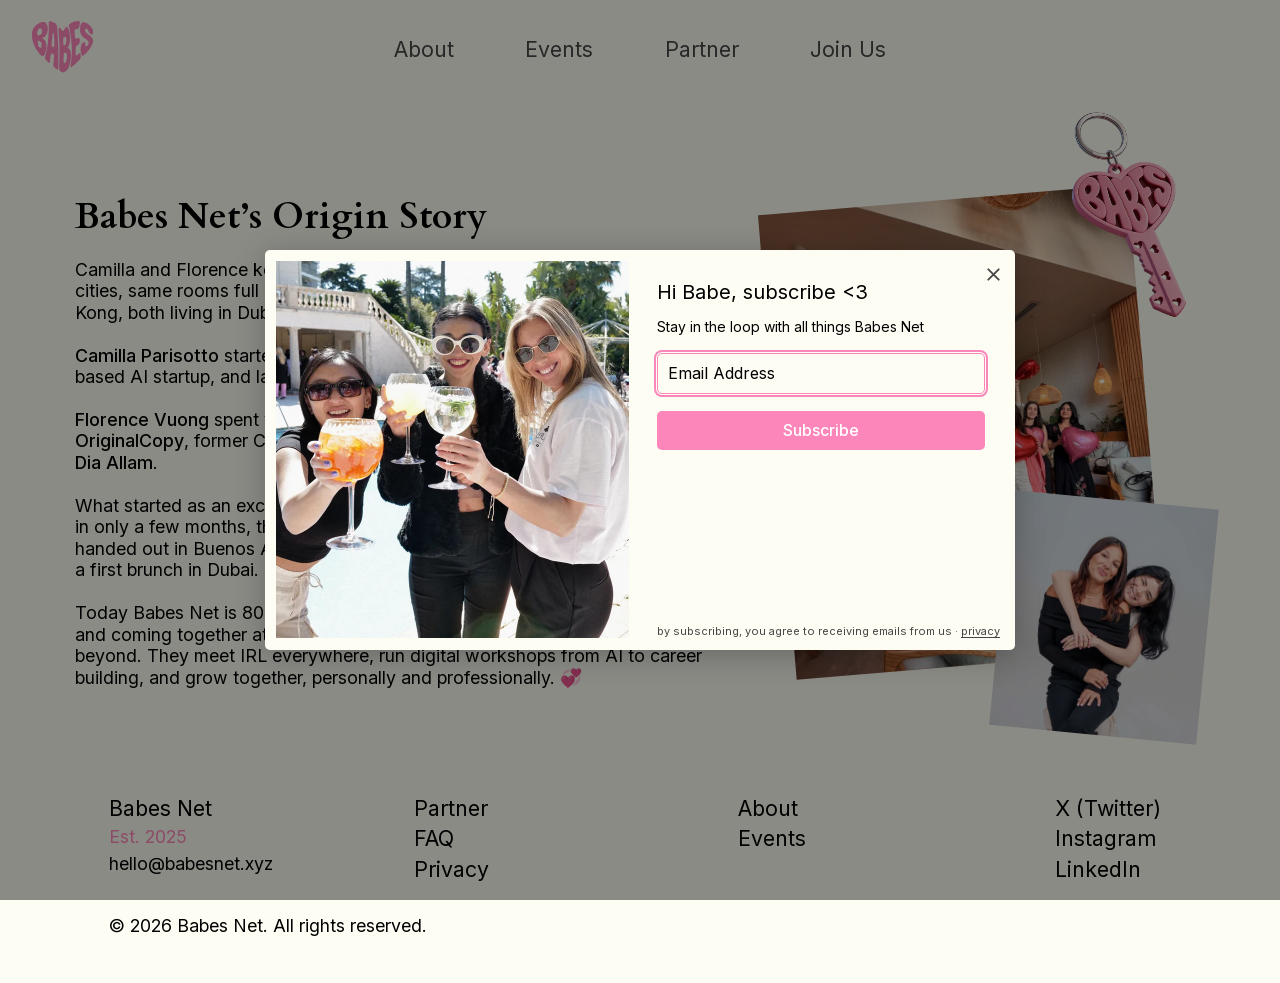
==== commit fbbd5b4e: "Anchor the founder bios, and stop 301ing a blog that is coming Two follow-ups from deciding against " ====
--- a/about.html
+++ b/about.html
@@ -129,7 +129,16 @@
       <div class="origin__body">
         <span class="origin__photo origin__photo--b"><img src="assets/about/origin-2.webp" alt="Camilla and Florence, the founders of Babes Net"></span>
         <p>Camilla and Florence kept running into each other. Same conferences, same cities, same rooms full of men. They finally met properly at an event in Hong Kong, both living in Dubai, both years deep in tech and became besties.</p>
-        <p><a class="ln" href="https://www.linkedin.com/in/parisottocamilla/" target="_blank" rel="noopener">Camilla Parisotto</a> started her career at <a class="ln" href="https://www.bloomberg.com" target="_blank" rel="noopener">Bloomberg</a> before moving to <a class="ln" href="https://neaapp.ai" target="_blank" rel="noopener">NEA</a>, a NYC based AI startup, and later founding the creative agency <a class="ln" href="https://moodlabs.xyz" target="_blank" rel="noopener">Mood Labs</a>. <a class="ln" href="https://www.linkedin.com/in/florence-vuong/" target="_blank" rel="noopener">Florence Vuong</a> spent years in ecom and is the founder of merch studio <a class="ln" href="https://www.originalcopy.xyz" target="_blank" rel="noopener">OriginalCopy</a>, former COO of Chipped, and she represents UAE calligraphy artist <a class="ln" href="https://www.instagram.com/diaallam" target="_blank" rel="noopener">Dia Allam</a>.</p>
+        <!-- One founder per paragraph, and the ids are load-bearing: the
+             Person entities in this page's JSON-LD are @id'd at
+             #camilla-parisotto and #florence-vuong, so those anchors have to
+             point at the bio they claim to identify. Renaming one means
+             renaming it in the schema block above too.
+
+             Deliberately not headings. This page is a story, not a staff
+             directory, and an <h2> with a name in it would read as one. -->
+        <p id="camilla-parisotto"><a class="ln" href="https://www.linkedin.com/in/parisottocamilla/" target="_blank" rel="noopener">Camilla Parisotto</a> started her career at <a class="ln" href="https://www.bloomberg.com" target="_blank" rel="noopener">Bloomberg</a> before moving to <a class="ln" href="https://neaapp.ai" target="_blank" rel="noopener">NEA</a>, a NYC based AI startup, and later founding the creative agency <a class="ln" href="https://moodlabs.xyz" target="_blank" rel="noopener">Mood Labs</a>.</p>
+        <p id="florence-vuong"><a class="ln" href="https://www.linkedin.com/in/florence-vuong/" target="_blank" rel="noopener">Florence Vuong</a> spent years in ecom and is the founder of merch studio <a class="ln" href="https://www.originalcopy.xyz" target="_blank" rel="noopener">OriginalCopy</a>, former COO of Chipped, and she represents UAE calligraphy artist <a class="ln" href="https://www.instagram.com/diaallam" target="_blank" rel="noopener">Dia Allam</a>.</p>
         <p>What started as an excuse to have their own safe space grew past 800 women in only a few months, then kept going. It all began with the Babes Net key, handed out in Buenos Aires during DevConnect in November 2025, followed by a first brunch in Dubai.</p>
         <p>Today Babes Net is 800+ women in tech and Web3, based all over the world and coming together at events from Dubai to Seoul, Paris, New York, and beyond. They meet IRL everywhere, run digital workshops from AI to career building, and grow together, personally and professionally. 💞</p>
       </div>
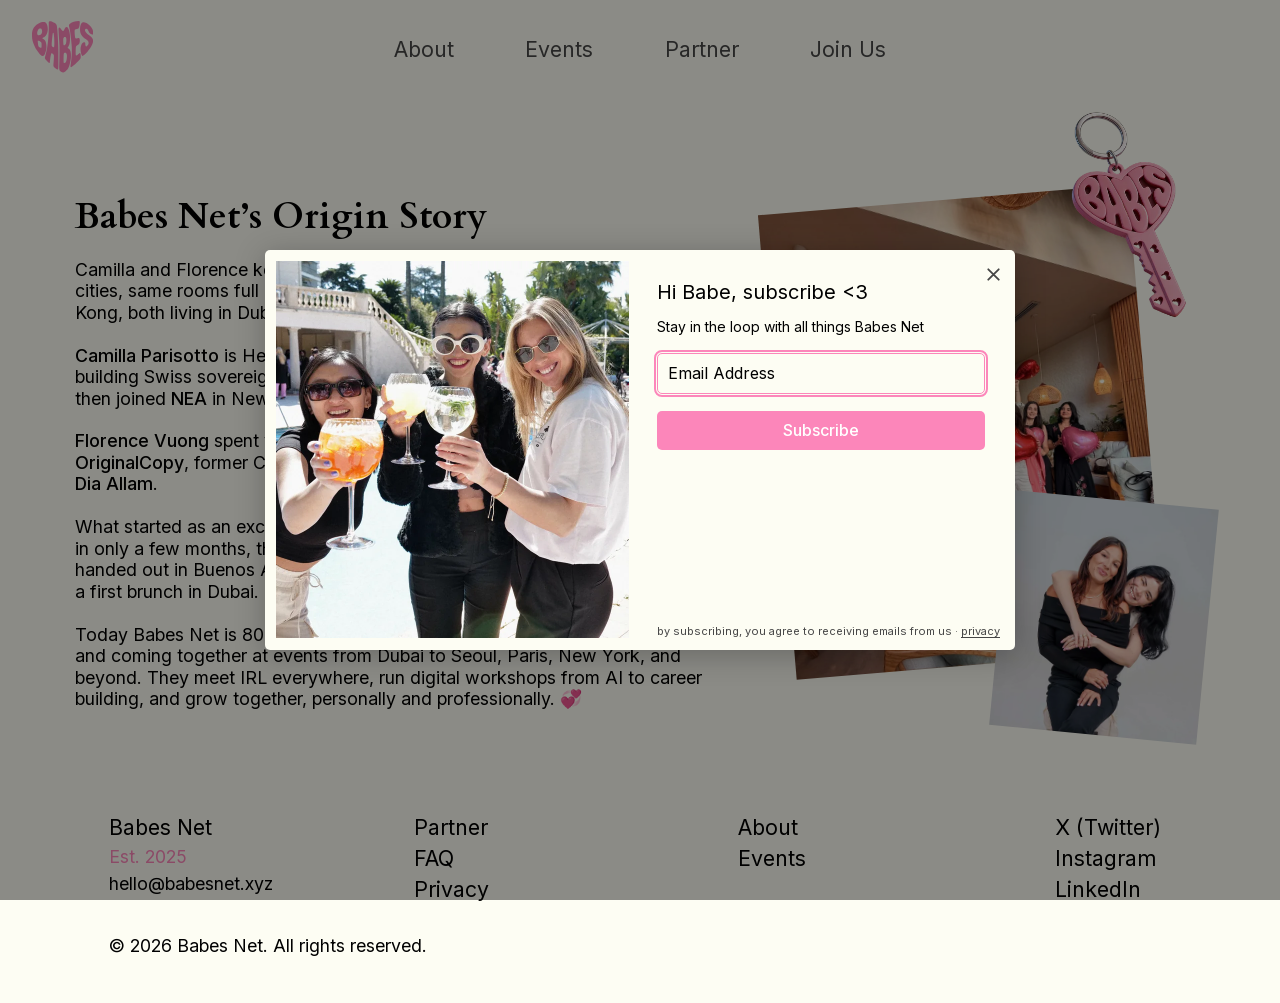
==== commit 712351b5: "Put Giotto where Ledger was, and bring Camilla's bio up to date The members grid now points at Giott" ====
--- a/about.html
+++ b/about.html
@@ -29,10 +29,11 @@
 
 <link rel="stylesheet" href="styles.css">
 
-<!-- The founders, at the @ids the homepage's Organization points to. The
-     bios below are the source for these — if one changes, change both.
-     Camilla and Florence are the entities the site most needs search to
-     recognise, and a paragraph alone does not say "this is a person". -->
+<!-- The founders are no longer described here. Each has her own page,
+     which is where her Person entity now lives; this page and the homepage
+     both reference those @ids. One Camilla, one Florence, described once.
+     If /camilla-parisotto or /florence-vuong ever moves, the @ids below
+     and the pair on the homepage move with it. -->
 <script type="application/ld+json">
 {
   "@context": "https://schema.org",
@@ -42,7 +43,11 @@
       "@id": "https://babesnet.xyz/about#webpage",
       "url": "https://babesnet.xyz/about",
       "name": "Babes Net\u2019s Origin Story",
-      "about": { "@id": "https://babesnet.xyz/#organization" }
+      "about": { "@id": "https://babesnet.xyz/#organization" },
+      "mentions": [
+        { "@id": "https://babesnet.xyz/camilla-parisotto#person" },
+        { "@id": "https://babesnet.xyz/florence-vuong#person" }
+      ]
     },
     {
       "@type": "Organization",
@@ -50,35 +55,19 @@
       "name": "Babes Net",
       "url": "https://babesnet.xyz/",
       "founder": [
-        { "@id": "https://babesnet.xyz/about#camilla-parisotto" },
-        { "@id": "https://babesnet.xyz/about#florence-vuong" }
+        {
+          "@type": "Person",
+          "@id": "https://babesnet.xyz/camilla-parisotto#person",
+          "name": "Camilla Parisotto",
+          "url": "https://babesnet.xyz/camilla-parisotto"
+        },
+        {
+          "@type": "Person",
+          "@id": "https://babesnet.xyz/florence-vuong#person",
+          "name": "Florence Vuong",
+          "url": "https://babesnet.xyz/florence-vuong"
+        }
       ]
-    },
-    {
-      "@type": "Person",
-      "@id": "https://babesnet.xyz/about#camilla-parisotto",
-      "name": "Camilla Parisotto",
-      "jobTitle": "Co-founder, Babes Net",
-      "description": "Co-founder of Babes Net. Started her career at Bloomberg, moved to NEA, a New York AI startup, and later founded the creative agency Mood Labs.",
-      "sameAs": "https://www.linkedin.com/in/parisottocamilla/",
-      "worksFor": {
-        "@type": "Organization",
-        "name": "Mood Labs",
-        "url": "https://moodlabs.xyz"
-      }
-    },
-    {
-      "@type": "Person",
-      "@id": "https://babesnet.xyz/about#florence-vuong",
-      "name": "Florence Vuong",
-      "jobTitle": "Co-founder, Babes Net",
-      "description": "Co-founder of Babes Net. Spent years in ecommerce, founded the merch studio OriginalCopy, and was COO of Chipped.",
-      "sameAs": "https://www.linkedin.com/in/florence-vuong/",
-      "worksFor": {
-        "@type": "Organization",
-        "name": "OriginalCopy",
-        "url": "https://www.originalcopy.xyz"
-      }
     }
   ]
 }
@@ -129,16 +118,19 @@
       <div class="origin__body">
         <span class="origin__photo origin__photo--b"><img src="assets/about/origin-2.webp" alt="Camilla and Florence, the founders of Babes Net"></span>
         <p>Camilla and Florence kept running into each other. Same conferences, same cities, same rooms full of men. They finally met properly at an event in Hong Kong, both living in Dubai, both years deep in tech and became besties.</p>
-        <!-- One founder per paragraph, and the ids are load-bearing: the
-             Person entities in this page's JSON-LD are @id'd at
-             #camilla-parisotto and #florence-vuong, so those anchors have to
-             point at the bio they claim to identify. Renaming one means
-             renaming it in the schema block above too.
+        <!-- One founder per paragraph. Each name is the way in to her own
+             page — /camilla-parisotto, /florence-vuong — which is where the
+             longer bio and her Person entity live. The names deliberately
+             do not go to LinkedIn any more; the founder page does that.
+
+             The ids stay: /about#camilla-parisotto and #florence-vuong were
+             the founders' addresses before the pages existed, and anything
+             already pointing at them should still land on the right bio.
 
              Deliberately not headings. This page is a story, not a staff
              directory, and an <h2> with a name in it would read as one. -->
-        <p id="camilla-parisotto"><a class="ln" href="https://www.linkedin.com/in/parisottocamilla/" target="_blank" rel="noopener">Camilla Parisotto</a> started her career at <a class="ln" href="https://www.bloomberg.com" target="_blank" rel="noopener">Bloomberg</a> before moving to <a class="ln" href="https://neaapp.ai" target="_blank" rel="noopener">NEA</a>, a NYC based AI startup, and later founding the creative agency <a class="ln" href="https://moodlabs.xyz" target="_blank" rel="noopener">Mood Labs</a>.</p>
-        <p id="florence-vuong"><a class="ln" href="https://www.linkedin.com/in/florence-vuong/" target="_blank" rel="noopener">Florence Vuong</a> spent years in ecom and is the founder of merch studio <a class="ln" href="https://www.originalcopy.xyz" target="_blank" rel="noopener">OriginalCopy</a>, former COO of Chipped, and she represents UAE calligraphy artist <a class="ln" href="https://www.instagram.com/diaallam" target="_blank" rel="noopener">Dia Allam</a>.</p>
+        <p id="camilla-parisotto"><a class="ln" href="/camilla-parisotto">Camilla Parisotto</a> is Head of Growth at <a class="ln" href="https://www.giotto.ai" target="_blank" rel="noopener">Giotto</a>, the Lausanne-based AI lab building Swiss sovereign AI for Europe. She began her career at <a class="ln" href="https://www.bloomberg.com" target="_blank" rel="noopener">Bloomberg</a>, then joined <a class="ln" href="https://neaapp.ai" target="_blank" rel="noopener">NEA</a> in New York and later founded the creative agency <a class="ln" href="https://moodlabs.xyz" target="_blank" rel="noopener">Mood Labs</a>.</p>
+        <p id="florence-vuong"><a class="ln" href="/florence-vuong">Florence Vuong</a> spent years in ecom and is the founder of merch studio <a class="ln" href="https://www.originalcopy.xyz" target="_blank" rel="noopener">OriginalCopy</a>, former COO of Chipped, and she represents UAE calligraphy artist <a class="ln" href="https://www.instagram.com/diaallam" target="_blank" rel="noopener">Dia Allam</a>.</p>
         <p>What started as an excuse to have their own safe space grew past 800 women in only a few months, then kept going. It all began with the Babes Net key, handed out in Buenos Aires during DevConnect in November 2025, followed by a first brunch in Dubai.</p>
         <p>Today Babes Net is 800+ women in tech and Web3, based all over the world and coming together at events from Dubai to Seoul, Paris, New York, and beyond. They meet IRL everywhere, run digital workshops from AI to career building, and grow together, personally and professionally. 💞</p>
       </div>
--- a/styles.css
+++ b/styles.css
@@ -635,7 +635,7 @@
   transition: background-color 260ms ease, opacity 260ms ease;
 }
 
-/* two logos exported as whole cards — the mask spans the full tile */
+/* Coinbase's logo is exported as a whole card — the mask spans the full tile */
 .co__mark--full { width: 100%; height: 100%; }
 
 .co:hover {
@@ -776,6 +776,67 @@
   height: calc(244.291 * var(--u));
   object-fit: cover;
 }
+
+/* --- founder pages -------------------------------------------- */
+
+/* /camilla-parisotto and /florence-vuong. Same frame and left gutter as
+   the origin story, but a plain two-column flex instead of the absolute
+   positioning above — there is only one photo here, so nothing overlaps
+   and nothing needs pinning.
+
+   Unlike /about's photos this one is not tilted, and it is not pushed out
+   to the right gutter either. Both were tried: a bio is one sentence, so
+   pinning the portrait right left a chasm between the text and the photo
+   at wide viewports. The gap below is the real distance between them, and
+   the page is happier ragged on the right than stretched across. */
+.founder {
+  display: flex;
+  align-items: flex-start;
+  gap: calc(76 * var(--u));
+  width: min(100%, calc(1440 * var(--u)));
+  margin-inline: auto;
+  padding: calc(66 * var(--u)) calc(84 * var(--u)) calc(96 * var(--u));
+}
+
+/* first in the DOM, for mobile — order puts it back on the right */
+.founder__photo {
+  order: 2;
+  flex: none;
+  margin-top: calc(24 * var(--u));
+  width: calc(320 * var(--u));
+  height: calc(480 * var(--u));
+  object-fit: cover;
+}
+
+.founder__copy {
+  display: flex;
+  flex-direction: column;
+  gap: calc(8 * var(--u));
+  width: calc(700 * var(--u));
+  max-width: 100%;
+}
+
+.founder__role {
+  color: var(--pink);
+  font-size: calc(20 * var(--u));
+}
+
+.founder__body {
+  margin-top: calc(12 * var(--u));
+  font-size: calc(20 * var(--u));
+  line-height: 1.208;
+}
+
+.founder__body p + p { margin-top: 1.208em; }
+
+.founder__back {
+  margin-top: calc(28 * var(--u));
+  font-size: calc(20 * var(--u));
+}
+
+/* the one link on the page that should look like a link — it is the way
+   back, not a name dropped into a sentence */
+.founder__back .ln { text-decoration: underline; text-underline-offset: 0.22em; }
 
 /* --- faq page ------------------------------------------------- */
 
@@ -1540,6 +1601,27 @@
     transform: none;
   }
 
+  /* founder pages: the portrait stays on the right, floated so the name
+     and the story run beside it and then continue underneath — the same
+     treatment /about gives its founders photo. */
+  .founder { display: block; padding: 28px 20px 40px; }
+
+  .founder__photo {
+    float: right;
+    width: 42%;
+    height: auto;
+    aspect-ratio: 2 / 3;
+    margin: 2px 0 14px 18px;
+  }
+
+  /* block, not flex: a flex container is its own formatting context and
+     would sit beside the float as one rigid column instead of letting the
+     lines wrap around it. The gap goes with it, hence the margins below. */
+  .founder__copy { display: block; width: 100%; }
+  .founder__role { margin-top: 4px; font-size: 13px; }
+  .founder__body { margin-top: 12px; font-size: 13px; }
+  .founder__back { margin-top: 18px; font-size: 13px; }
+
   .faq { padding-top: 28px; }
   .faq__title { font-size: 26px; margin-bottom: 26px; }
   .faq__section { font-size: 10px; margin: 24px 0 2px; }
